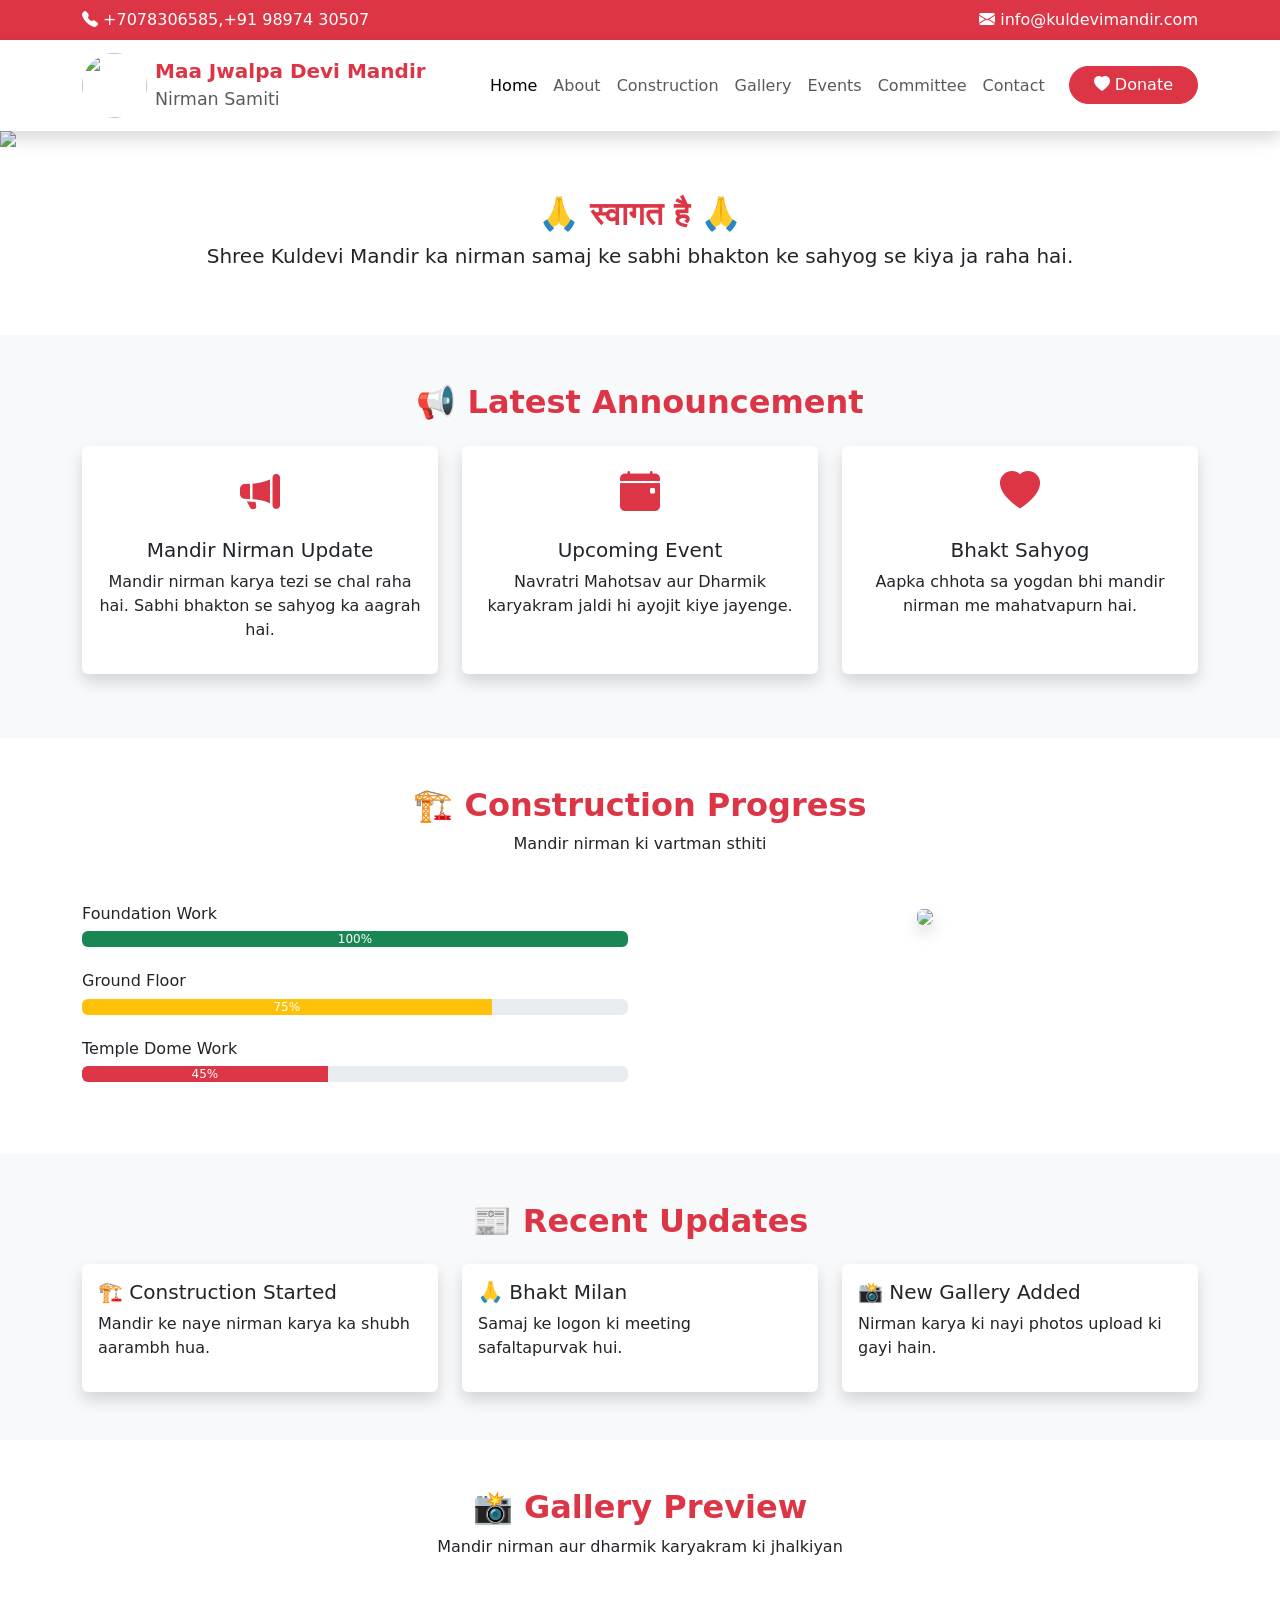
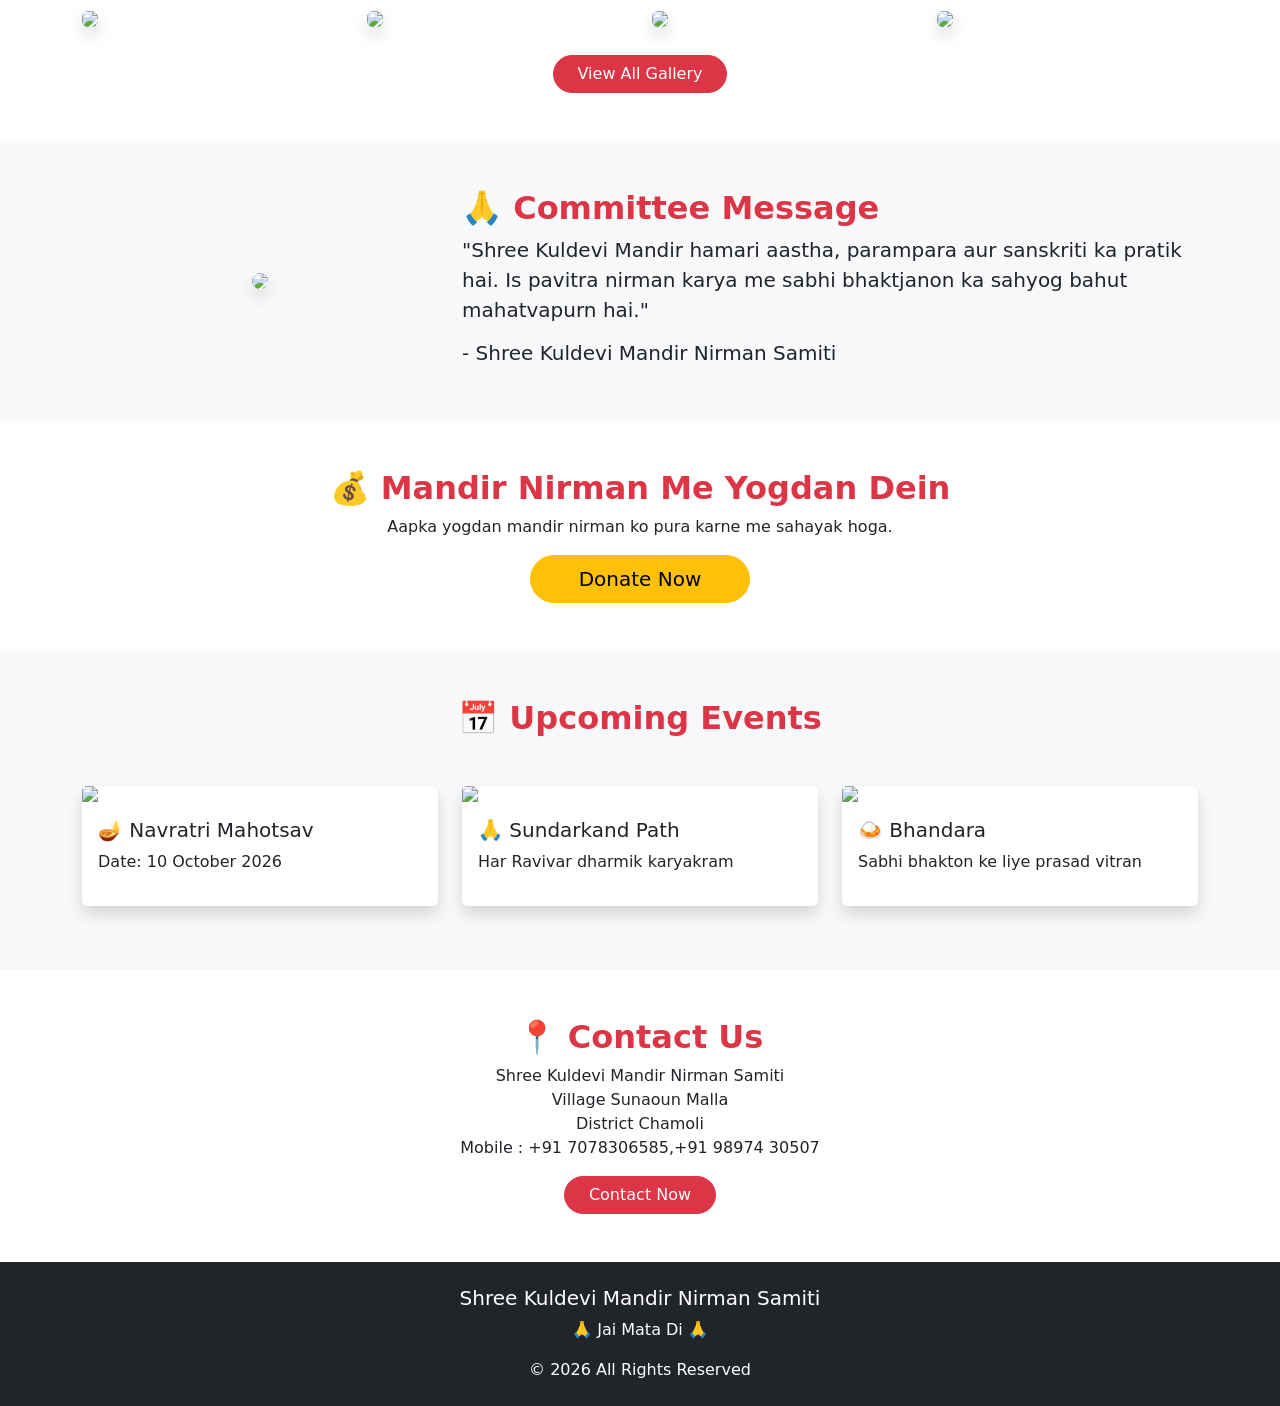
==== index.html @ 7ab50ff4 "Initial commit" ====
<!DOCTYPE html>
<html lang="en">

<head>

<meta charset="UTF-8">
<meta name="viewport" content="width=device-width, initial-scale=1.0">

<title>
Maa Jwalpa Devi Mandir Nirman Samiti
</title>


<!-- Bootstrap CSS -->
<link href="https://cdn.jsdelivr.net/npm/bootstrap@5.3.3/dist/css/bootstrap.min.css" rel="stylesheet">


<!-- Bootstrap Icons -->
<link href="https://cdn.jsdelivr.net/npm/bootstrap-icons@1.11.3/font/bootstrap-icons.css" rel="stylesheet">


<!-- Google Font -->
<link href="https://fonts.googleapis.com/css2?family=Poppins:wght@300;400;500;600;700&display=swap" rel="stylesheet">


<!-- Custom CSS -->
<link rel="stylesheet" href="css/style.css">


</head>


<body>


<!-- ================= TOP BAR ================= -->


<div class="top-bar bg-danger text-white py-2">

<div class="container">

<div class="row">

<div class="col-md-6">

<i class="bi bi-telephone-fill"></i>

+7078306585,+91 98974 30507

</div>


<div class="col-md-6 text-md-end">

<i class="bi bi-envelope-fill"></i>

info@kuldevimandir.com

</div>


</div>

</div>

</div>




<!-- ================= NAVBAR ================= -->


<nav class="navbar navbar-expand-lg navbar-light bg-white shadow sticky-top position-relative">


<div class="container">


<a class="navbar-brand d-flex align-items-center" href="index.html">


<img src="images/logo.png"
width="65"
height="65"
class="rounded-circle me-2">


<div>

<h5 class="mb-0 fw-bold text-danger">

Maa Jwalpa Devi Mandir

</h5>


<small class="text-muted">

Nirman Samiti

</small>


</div>


</a>




<button class="navbar-toggler"
data-bs-toggle="collapse"
data-bs-target="#mainMenu">


<span class="navbar-toggler-icon"></span>


</button>




<div class="collapse navbar-collapse"
id="mainMenu">


<ul class="navbar-nav ms-auto">


<li class="nav-item">

<a href="index.html" class="nav-link active">

Home

</a>

</li>



<li class="nav-item">

<a href="about.html" class="nav-link">

About

</a>

</li>




<li class="nav-item">

<a href="construction.html" class="nav-link">

Construction

</a>

</li>




<li class="nav-item">

<a href="gallery.html" class="nav-link">

Gallery

</a>

</li>




<li class="nav-item">

<a href="events.html" class="nav-link">

Events

</a>

</li>




<li class="nav-item">

<a href="committee.html" class="nav-link">

Committee

</a>

</li>




<li class="nav-item">

<a href="contact.html" class="nav-link">

Contact

</a>

</li>



<li class="nav-item ms-lg-3">


<a href="donate.html" class="btn btn-danger rounded-pill px-4">


<i class="bi bi-heart-fill"></i>

Donate


</a>


</li>



</ul>


</div>


</div>


</nav>






<!-- ================= HERO SECTION ================= -->


<section class="hero">


<div id="heroSlider"
class="carousel slide carousel-fade"
data-bs-ride="carousel">



<div class="carousel-inner">



<div class="carousel-item active">


<img src="images/temple-banner.jpg"
class="d-block w-100 hero-img">



<div class="carousel-caption">


<h1>

🙏 Jai Mata Di 🙏

</h1>


<h2>

Shree Kuldevi Mandir

</h2>


<p>

Mandir Nirmanadhin Hai

</p>


<a href="donate.html" class="btn btn-warning btn-lg rounded-pill">
💰 Donate Now
</a>


<a href="gallery.html" class="btn btn-light btn-lg rounded-pill ms-2">
📸 View Gallery
</a>



</div>


</div>





<div class="carousel-item">


<img src="images/temple2.jpg"
class="d-block w-100 hero-img">



</div>




<div class="carousel-item">


<img src="images/temple3.jpg"
class="d-block w-100 hero-img">


</div>



</div>




<button class="carousel-control-prev"
type="button"
data-bs-target="#heroSlider"
data-bs-slide="prev">


<span class="carousel-control-prev-icon"></span>


</button>



<button class="carousel-control-next"
type="button"
data-bs-target="#heroSlider"
data-bs-slide="next">


<span class="carousel-control-next-icon"></span>


</button>



</div>


</section>





<!-- ================= WELCOME SECTION ================= -->


<section class="py-5 text-center">


<div class="container">


<h2 class="fw-bold text-danger">

🙏 स्वागत है 🙏

</h2>



<p class="lead">


Shree Kuldevi Mandir ka nirman
samaj ke sabhi bhakton ke sahyog se
kiya ja raha hai.


</p>



</div>


</section>
<!-- ================= ANNOUNCEMENT SECTION ================= -->

<section class="py-5 bg-light">

<div class="container">


<div class="text-center mb-4">

<h2 class="fw-bold text-danger">

📢 Latest Announcement

</h2>

</div>



<div class="row">


<div class="col-md-4 mb-3">


<div class="card shadow border-0 h-100">


<div class="card-body text-center">


<i class="bi bi-megaphone-fill fs-1 text-danger"></i>


<h5 class="mt-3">

Mandir Nirman Update

</h5>


<p>

Mandir nirman karya tezi se chal raha hai.
Sabhi bhakton se sahyog ka aagrah hai.

</p>


</div>


</div>


</div>




<div class="col-md-4 mb-3">


<div class="card shadow border-0 h-100">


<div class="card-body text-center">


<i class="bi bi-calendar-event-fill fs-1 text-danger"></i>


<h5 class="mt-3">

Upcoming Event

</h5>


<p>

Navratri Mahotsav aur Dharmik karyakram
jaldi hi ayojit kiye jayenge.

</p>


</div>


</div>


</div>




<div class="col-md-4 mb-3">


<div class="card shadow border-0 h-100">


<div class="card-body text-center">


<i class="bi bi-heart-fill fs-1 text-danger"></i>


<h5 class="mt-3">

Bhakt Sahyog

</h5>


<p>

Aapka chhota sa yogdan bhi
mandir nirman me mahatvapurn hai.

</p>


</div>


</div>


</div>



</div>


</div>

</section>






<!-- ================= CONSTRUCTION PROGRESS ================= -->


<section class="py-5">


<div class="container">


<div class="text-center mb-5">


<h2 class="fw-bold text-danger">

🏗️ Construction Progress

</h2>


<p>

Mandir nirman ki vartman sthiti

</p>


</div>




<div class="row">



<div class="col-md-6">



<h6>
Foundation Work
</h6>


<div class="progress mb-4">


<div class="progress-bar bg-success"
style="width:100%">

100%

</div>


</div>



<h6>

Ground Floor

</h6>


<div class="progress mb-4">


<div class="progress-bar bg-warning"
style="width:75%">

75%

</div>


</div>



<h6>

Temple Dome Work

</h6>


<div class="progress mb-4">


<div class="progress-bar bg-danger"
style="width:45%">

45%

</div>


</div>



</div>




<div class="col-md-6 text-center">


<img src="images/construction.jpg"
class="img-fluid rounded shadow">


</div>



</div>


</div>


</section>







<!-- ================= RECENT UPDATES ================= -->


<section class="py-5 bg-light">


<div class="container">


<h2 class="text-center fw-bold text-danger mb-4">

📰 Recent Updates

</h2>



<div class="row">



<div class="col-md-4">


<div class="card shadow border-0">


<div class="card-body">


<h5>

🏗️ Construction Started

</h5>


<p>

Mandir ke naye nirman karya ka shubh aarambh hua.

</p>


</div>


</div>


</div>




<div class="col-md-4">


<div class="card shadow border-0">


<div class="card-body">


<h5>

🙏 Bhakt Milan

</h5>


<p>

Samaj ke logon ki meeting safaltapurvak hui.

</p>


</div>


</div>


</div>




<div class="col-md-4">


<div class="card shadow border-0">


<div class="card-body">


<h5>

📸 New Gallery Added

</h5>


<p>

Nirman karya ki nayi photos upload ki gayi hain.

</p>


</div>


</div>


</div>



</div>


</div>


</section>

<!-- ================= GALLERY PREVIEW ================= -->

<section class="py-5">

<div class="container">


<div class="text-center mb-5">

<h2 class="fw-bold text-danger">

📸 Gallery Preview

</h2>

<p>

Mandir nirman aur dharmik karyakram ki jhalkiyan

</p>

</div>



<div class="row g-4">


<div class="col-md-3 col-sm-6">

<div class="gallery-box">

<img src="images/gallery1.jpg"
class="img-fluid rounded shadow">

</div>

</div>



<div class="col-md-3 col-sm-6">

<div class="gallery-box">

<img src="images/gallery2.jpg"
class="img-fluid rounded shadow">

</div>

</div>




<div class="col-md-3 col-sm-6">

<div class="gallery-box">

<img src="images/gallery3.jpg"
class="img-fluid rounded shadow">

</div>

</div>




<div class="col-md-3 col-sm-6">

<div class="gallery-box">

<img src="images/gallery4.jpg"
class="img-fluid rounded shadow">

</div>

</div>



</div>



<div class="text-center mt-4">

<a href="gallery.html"
class="btn btn-danger rounded-pill px-4">

View All Gallery

</a>

</div>


</div>

</section>







<!-- ================= COMMITTEE MESSAGE ================= -->


<section class="py-5 bg-light">


<div class="container">


<div class="row align-items-center">



<div class="col-md-4 text-center">


<img src="images/committee.jpg"
class="img-fluid rounded-circle shadow"
width="250">


</div>




<div class="col-md-8">


<h2 class="fw-bold text-danger">

🙏 Committee Message

</h2>



<p class="lead">


"Shree Kuldevi Mandir hamari aastha,
parampara aur sanskriti ka pratik hai.
Is pavitra nirman karya me sabhi bhaktjanon
ka sahyog bahut mahatvapurn hai."


</p>



<h5>

- Shree Kuldevi Mandir Nirman Samiti

</h5>



</div>


</div>


</div>


</section>








<!-- ================= DONATION SECTION ================= -->


<section class="py-5">


<div class="container">


<div class="text-center">


<h2 class="fw-bold text-danger">

💰 Mandir Nirman Me Yogdan Dein

</h2>



<p>

Aapka yogdan mandir nirman ko pura karne me sahayak hoga.

</p>



<a href="donate.html"
class="btn btn-warning btn-lg rounded-pill px-5">

Donate Now

</a>


</div>


</div>


</section>








<!-- ================= UPCOMING EVENTS ================= -->


<section class="py-5 bg-light">


<div class="container">


<h2 class="text-center fw-bold text-danger mb-5">

📅 Upcoming Events

</h2>



<div class="row">



<div class="col-md-4 mb-3">


<div class="card shadow border-0">


<img src="images/event1.jpg"
class="card-img-top">


<div class="card-body">


<h5>

🪔 Navratri Mahotsav

</h5>


<p>

Date: 10 October 2026

</p>


</div>


</div>


</div>





<div class="col-md-4 mb-3">


<div class="card shadow border-0">


<img src="images/event2.jpg"
class="card-img-top">


<div class="card-body">


<h5>

🙏 Sundarkand Path

</h5>


<p>

Har Ravivar dharmik karyakram

</p>


</div>


</div>


</div>






<div class="col-md-4 mb-3">


<div class="card shadow border-0">


<img src="images/event3.jpg"
class="card-img-top">


<div class="card-body">


<h5>

🍛 Bhandara

</h5>


<p>

Sabhi bhakton ke liye prasad vitran

</p>


</div>


</div>


</div>



</div>


</div>


</section>








<!-- ================= CONTACT SECTION ================= -->


<section class="py-5">


<div class="container">


<div class="text-center">


<h2 class="fw-bold text-danger">

📍 Contact Us

</h2>



<p>

Shree Kuldevi Mandir Nirman Samiti

<br>

Village Sunaoun Malla

<br>

District Chamoli

<br>

Mobile : +91 7078306585,+91 98974 30507

</p>



<a href="contact.html"
class="btn btn-danger rounded-pill px-4">

Contact Now

</a>



</div>


</div>


</section>







<!-- ================= FOOTER ================= -->


<footer class="bg-dark text-white py-4">


<div class="container text-center">


<h5>

Shree Kuldevi Mandir Nirman Samiti

</h5>


<p>

🙏 Jai Mata Di 🙏

</p>


<p class="mb-0">

© 2026 All Rights Reserved

</p>


</div>


</footer>





<!-- Bootstrap JS -->

<script src="js/script.js"></script>

</body>

</html>
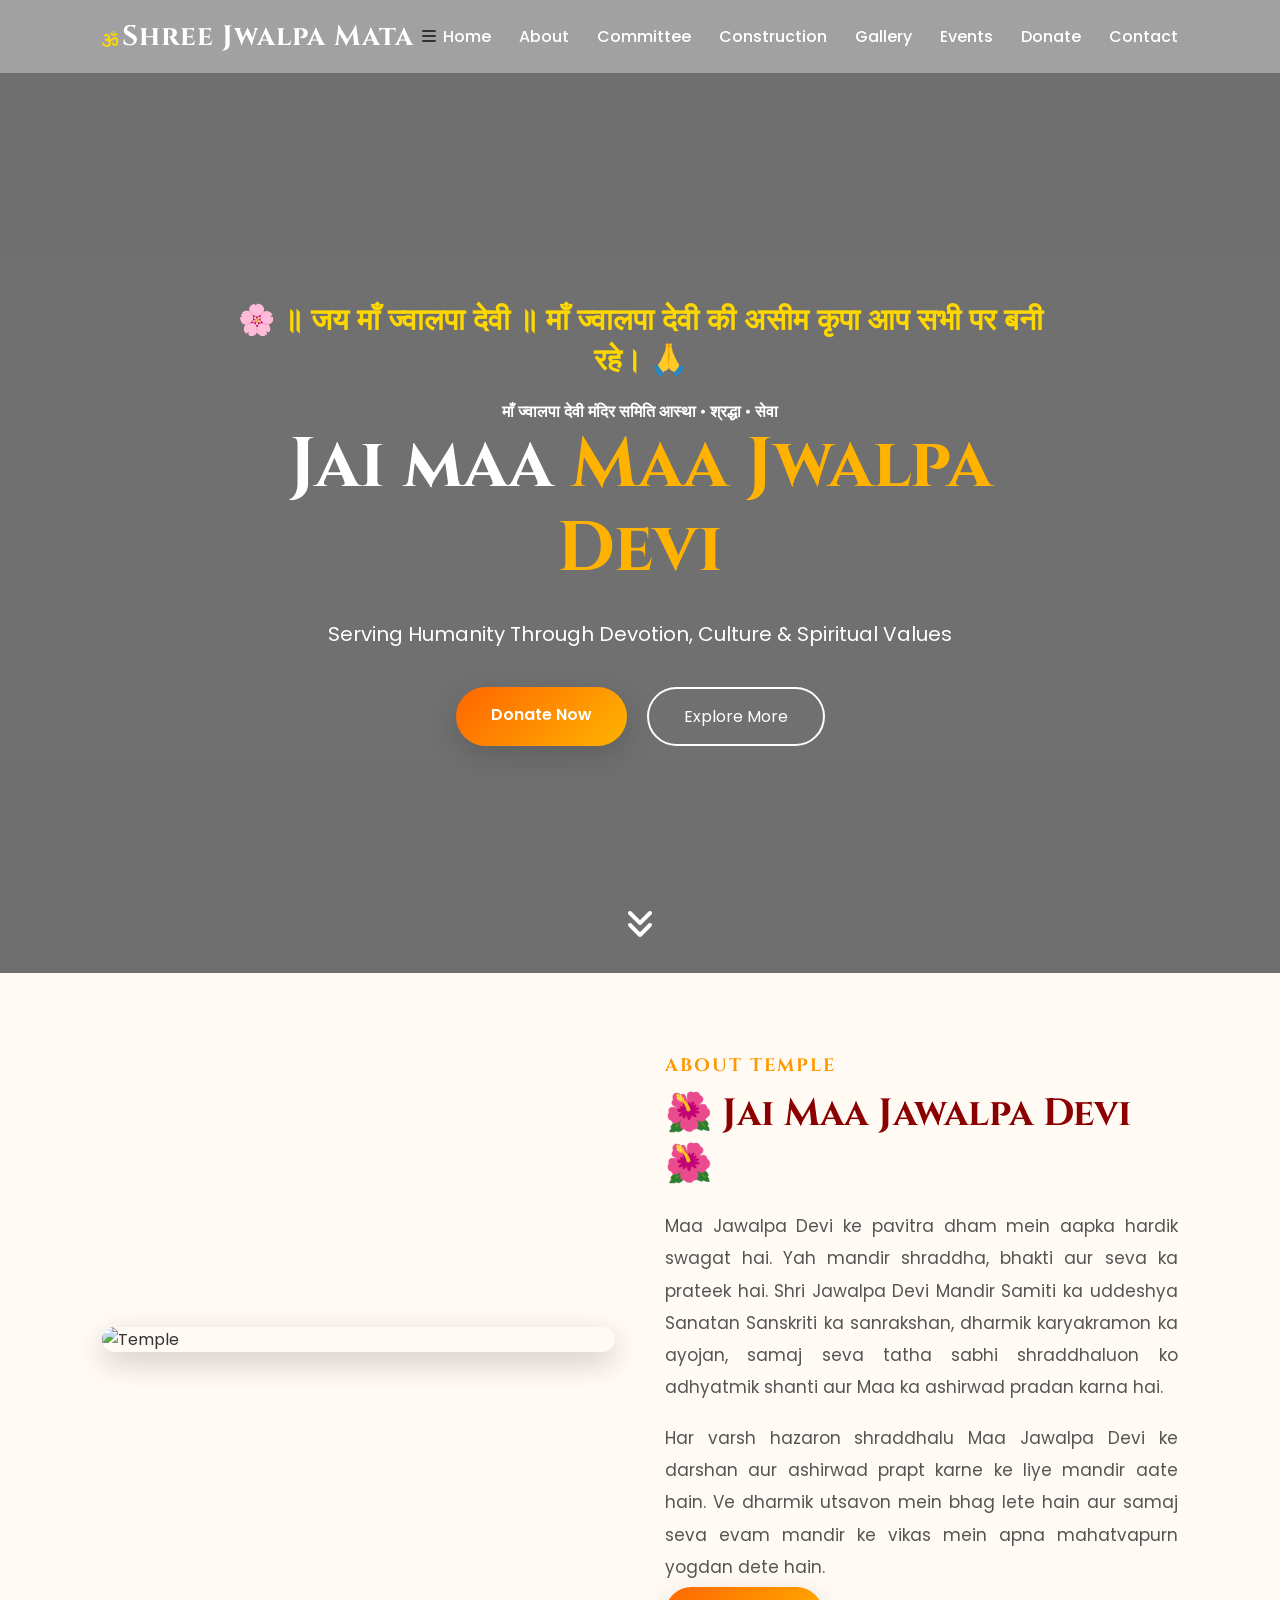
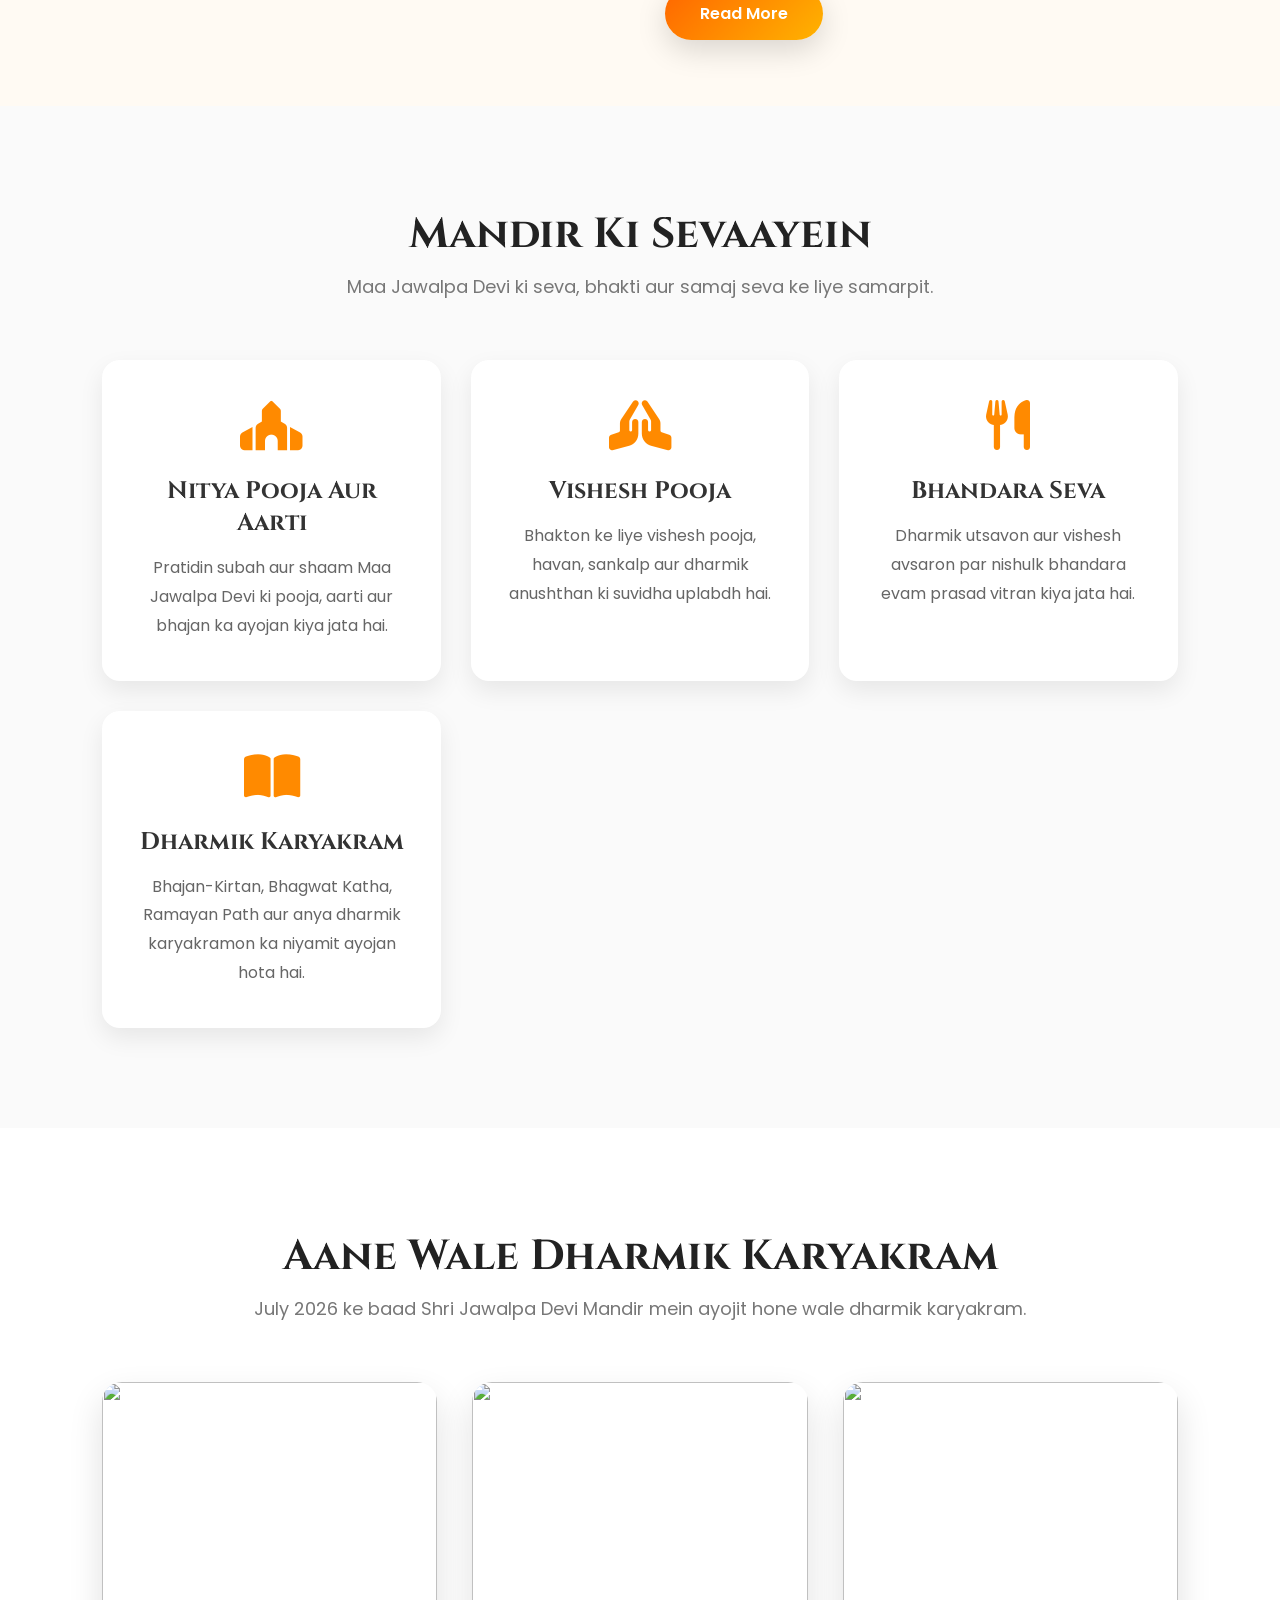
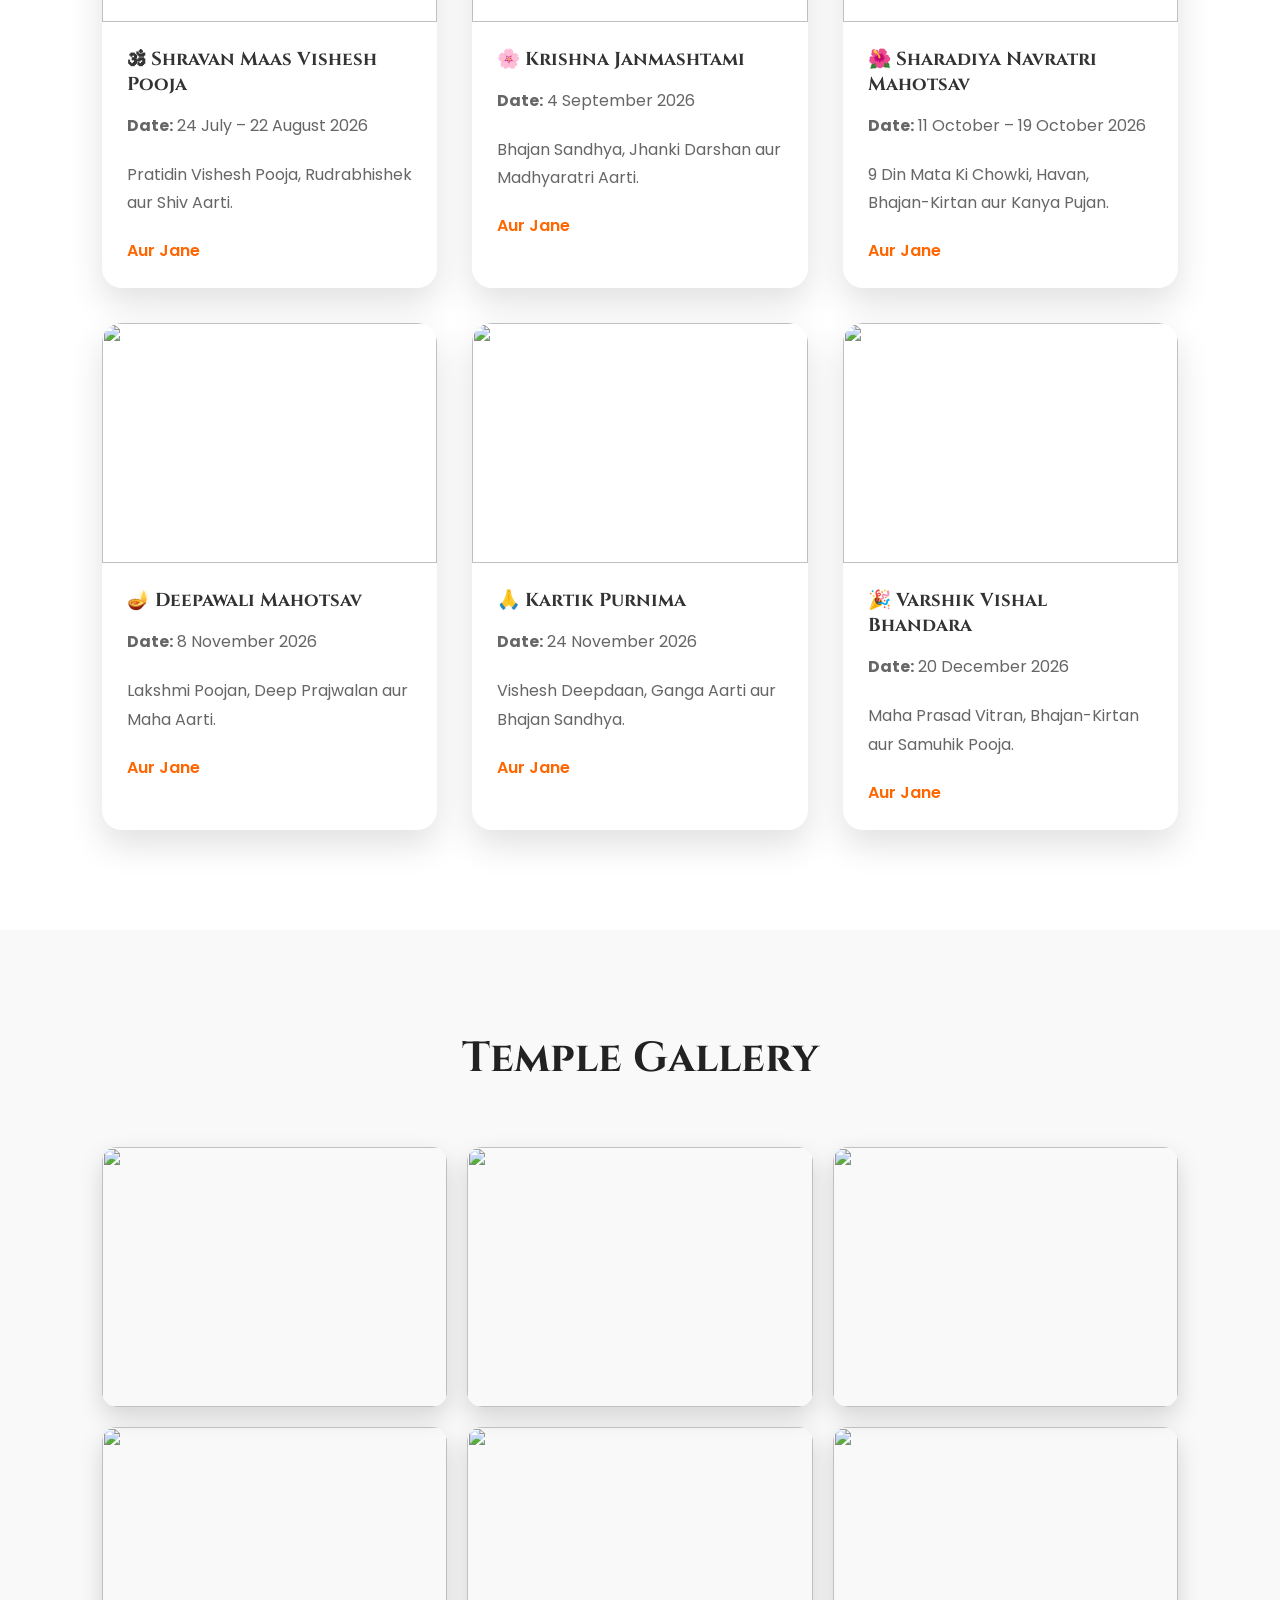
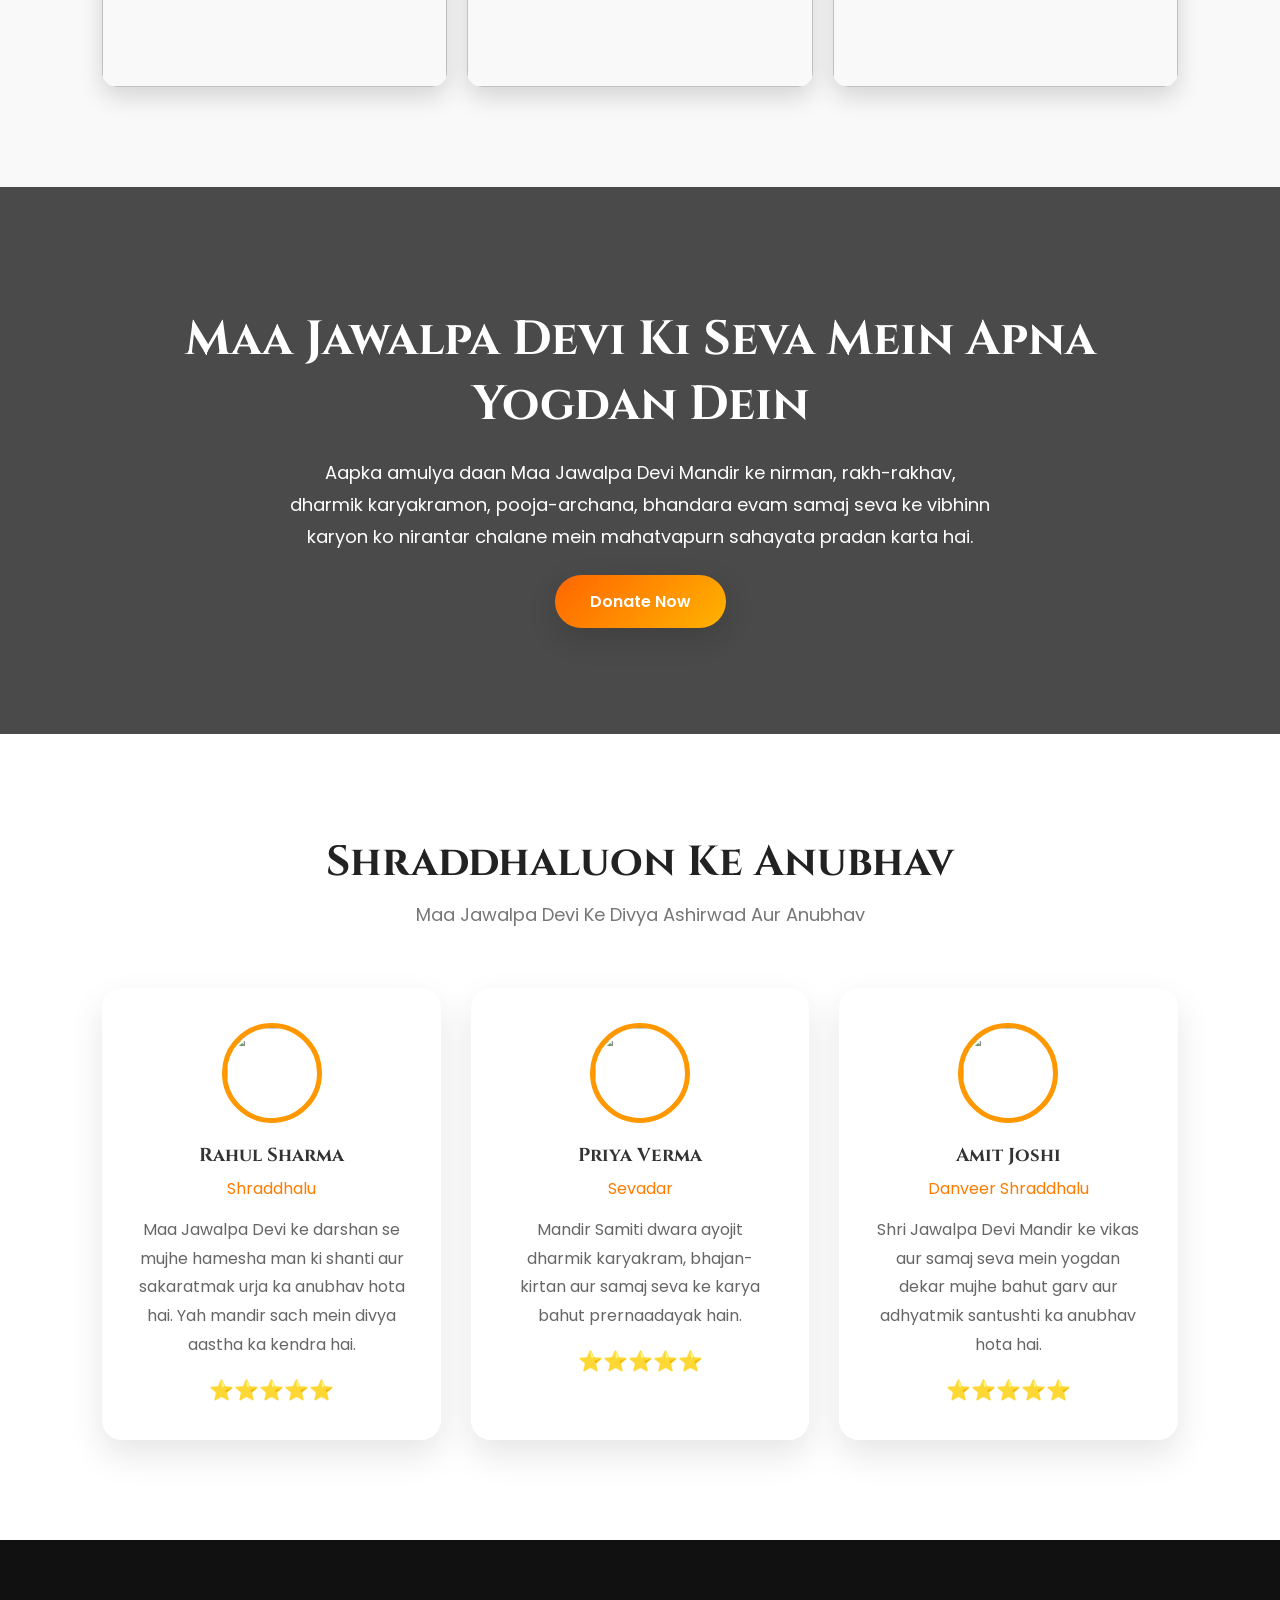
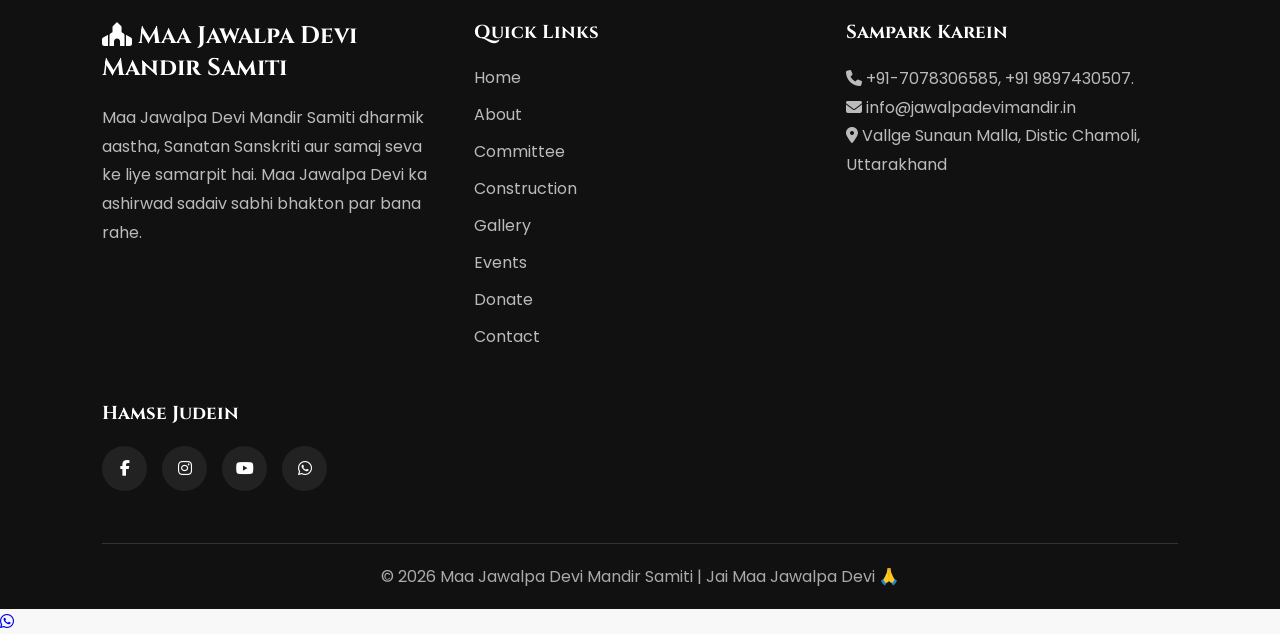
==== commit 400ba23d: "Updated Temple Project" ====
--- a/index.html
+++ b/index.html
@@ -2,1325 +2,499 @@
 <html lang="en">
 
 <head>
-
-<meta charset="UTF-8">
-<meta name="viewport" content="width=device-width, initial-scale=1.0">
-
-<title>
-Maa Jwalpa Devi Mandir Nirman Samiti
-</title>
-
-
-<!-- Bootstrap CSS -->
-<link href="https://cdn.jsdelivr.net/npm/bootstrap@5.3.3/dist/css/bootstrap.min.css" rel="stylesheet">
-
-
-<!-- Bootstrap Icons -->
-<link href="https://cdn.jsdelivr.net/npm/bootstrap-icons@1.11.3/font/bootstrap-icons.css" rel="stylesheet">
-
-
-<!-- Google Font -->
-<link href="https://fonts.googleapis.com/css2?family=Poppins:wght@300;400;500;600;700&display=swap" rel="stylesheet">
-
-
-<!-- Custom CSS -->
-<link rel="stylesheet" href="css/style.css">
-
-
+    <meta charset="UTF-8">
+    <meta name="viewport" content="width=device-width, initial-scale=1.0">
+
+    <title>Maa jwalpa Devi </title>
+
+    <!-- Google Fonts -->
+    <link
+        href="https://fonts.googleapis.com/css2?family=Cinzel:wght@500;700&family=Poppins:wght@300;400;500;600;700&display=swap"
+        rel="stylesheet">
+
+    <!-- Font Awesome -->
+    <link rel="stylesheet"
+        href="https://cdnjs.cloudflare.com/ajax/libs/font-awesome/6.7.2/css/all.min.css">
+
+    <!-- AOS -->
+    <link rel="stylesheet"
+        href="https://unpkg.com/aos@2.3.4/dist/aos.css">
+
+    <link rel="stylesheet" href="style.css">
 </head>
 
-
 <body>
 
-
-<!-- ================= TOP BAR ================= -->
-
-
-<div class="top-bar bg-danger text-white py-2">
+<div id="preloader">
+    <div class="loader"></div>
+</div>
+
+<!-- Progress Bar -->
+<div id="progress-bar"></div>
+
+<!-- ================= NAVBAR ================= -->
+
+<header>
+
+<nav class="navbar">
+
+    <div class="logo">
+       <i class="fas fa-om"></i>
+        <span>Shree Jwalpa Mata</span>
+    </div>
+
+    <div class="menu-toggle">
+        <i class="fas fa-bars"></i>
+    </div>
+
+    <ul class="nav-links">
+        <li><a class="active" href="index.html">Home</a></li>
+        <li><a href="about.html">About</a></li>
+        <li><a href="committee.html">Committee</a></li>
+        <li><a href="construction.html">Construction</a></li>
+        <li><a href="gallery.html">Gallery</a></li>
+        <li><a href="events.html">Events</a></li>
+        <li><a href="donate.html">Donate</a></li>
+        <li><a href="contact.html">Contact</a></li>
+    </ul>
+
+</nav>
+
+</header>
+
+<!-- ================= HERO ================= -->
+
+<section class="hero">
+
+<div class="overlay"></div>
+
+<div class="hero-content" data-aos="fade-up">
+
+<h3>
+🌸 ॥ जय माँ ज्वालपा देवी ॥ माँ ज्वालपा देवी की असीम कृपा आप सभी पर बनी रहे। 🙏
+</h3>
+
+<h4>माँ ज्वालपा देवी मंदिर समिति
+आस्था • श्रद्धा • सेवा</h4>
+<h1>
+
+Jai maa
+
+<span>Maa Jwalpa Devi </span>
+
+</h1>
+
+<p>
+
+Serving Humanity Through Devotion,
+
+Culture & Spiritual Values
+
+</p>
+
+<div class="hero-btns">
+
+<a href="donate.html" class="btn">
+
+Donate Now
+
+</a>
+
+<a href="about.html" class="btn2">
+
+Explore More
+
+</a>
+
+</div>
+
+</div>
+
+<div class="scroll-down">
+
+<i class="fas fa-angle-double-down"></i>
+
+</div>
+
+</section>
+
+<!-- ================= ABOUT ================= -->
+
+<section class="about-preview">
 
 <div class="container">
 
-<div class="row">
-
-<div class="col-md-6">
-
-<i class="bi bi-telephone-fill"></i>
-
-+7078306585,+91 98974 30507
-
-</div>
-
-
-<div class="col-md-6 text-md-end">
-
-<i class="bi bi-envelope-fill"></i>
-
-info@kuldevimandir.com
-
-</div>
-
-
-</div>
-
-</div>
-
-</div>
-
-
-
-
-<!-- ================= NAVBAR ================= -->
-
-
-<nav class="navbar navbar-expand-lg navbar-light bg-white shadow sticky-top position-relative">
-
-
-<div class="container">
-
-
-<a class="navbar-brand d-flex align-items-center" href="index.html">
-
-
-<img src="images/logo.png"
-width="65"
-height="65"
-class="rounded-circle me-2">
-
-
-<div>
-
-<h5 class="mb-0 fw-bold text-danger">
-
-Maa Jwalpa Devi Mandir
-
-</h5>
-
-
-<small class="text-muted">
-
-Nirman Samiti
-
-</small>
-
-
-</div>
-
+<div class="about-img" data-aos="fade-right">
+
+<img src="images/temple.jpg" alt="Temple">
+
+</div>
+
+<div class="about-text" data-aos="fade-left">
+
+<h4>ABOUT TEMPLE</h4>
+
+<h2>🌺 Jai Maa Jawalpa Devi 🌺</h2>
+
+<p>
+
+Maa Jawalpa Devi ke pavitra dham mein aapka hardik swagat hai.
+Yah mandir shraddha, bhakti aur seva ka prateek hai. Shri Jawalpa Devi
+Mandir Samiti ka uddeshya Sanatan Sanskriti ka sanrakshan, dharmik
+karyakramon ka ayojan, samaj seva tatha sabhi shraddhaluon ko adhyatmik
+shanti aur Maa ka ashirwad pradan karna hai.
+
+</p>
+
+<p>
+
+Har varsh hazaron shraddhalu Maa Jawalpa Devi ke darshan aur ashirwad prapt karne ke liye mandir aate hain. Ve dharmik utsavon mein bhag lete hain aur samaj seva evam mandir ke vikas mein apna mahatvapurn yogdan dete hain.
+
+</p>
+
+<a href="about.html" class="btn">
+
+Read More
 
 </a>
 
-
-
-
-<button class="navbar-toggler"
-data-bs-toggle="collapse"
-data-bs-target="#mainMenu">
-
-
-<span class="navbar-toggler-icon"></span>
-
+</div>
+
+</div>
+
+</section>
+<!-- ================= COUNTER SECTION ================= -->
+<section class="services">
+
+    <div class="section-title">
+        <h2>Mandir Ki Sevaayein</h2>
+        <p>Maa Jawalpa Devi ki seva, bhakti aur samaj seva ke liye samarpit.</p>
+    </div>
+
+    <div class="service-container">
+
+        <div class="service-card" data-aos="fade-up">
+            <i class="fas fa-place-of-worship"></i>
+            <h3>Nitya Pooja Aur Aarti</h3>
+            <p>Pratidin subah aur shaam Maa Jawalpa Devi ki pooja, aarti aur bhajan ka ayojan kiya jata hai.</p>
+        </div>
+
+        <div class="service-card" data-aos="fade-up" data-aos-delay="100">
+            <i class="fas fa-hands-praying"></i>
+            <h3>Vishesh Pooja</h3>
+            <p>Bhakton ke liye vishesh pooja, havan, sankalp aur dharmik anushthan ki suvidha uplabdh hai.</p>
+        </div>
+
+        <div class="service-card" data-aos="fade-up" data-aos-delay="200">
+            <i class="fas fa-utensils"></i>
+            <h3>Bhandara Seva</h3>
+            <p>Dharmik utsavon aur vishesh avsaron par nishulk bhandara evam prasad vitran kiya jata hai.</p>
+        </div>
+
+        <div class="service-card" data-aos="fade-up" data-aos-delay="300">
+            <i class="fas fa-book-open"></i>
+            <h3>Dharmik Karyakram</h3>
+            <p>Bhajan-Kirtan, Bhagwat Katha, Ramayan Path aur anya dharmik karyakramon ka niyamit ayojan hota hai.</p>
+        </div>
+
+    </div>
+
+</section>
+
+
+<!-- ================= EVENTS ================= -->
+<section class="events">
+
+    <div class="section-title">
+        <h2>Aane Wale Dharmik Karyakram</h2>
+        <p>July 2026 ke baad Shri Jawalpa Devi Mandir mein ayojit hone wale dharmik karyakram.</p>
+    </div>
+
+    <div class="event-container">
+
+        <div class="event-card">
+            <img src="images/event1.jpg" alt="">
+            <div class="event-content">
+                <h3>🕉 Shravan Maas Vishesh Pooja</h3>
+                <p><strong>Date:</strong> 24 July – 22 August 2026</p>
+                <p>Pratidin Vishesh Pooja, Rudrabhishek aur Shiv Aarti.</p>
+                <a href="events.html">Aur Jane</a>
+            </div>
+        </div>
+
+        <div class="event-card">
+            <img src="images/event2.jpg" alt="">
+            <div class="event-content">
+                <h3>🌸 Krishna Janmashtami</h3>
+                <p><strong>Date:</strong> 4 September 2026</p>
+                <p>Bhajan Sandhya, Jhanki Darshan aur Madhyaratri Aarti.</p>
+                <a href="events.html">Aur Jane</a>
+            </div>
+        </div>
+
+        <div class="event-card">
+            <img src="images/event3.jpg" alt="">
+            <div class="event-content">
+                <h3>🌺 Sharadiya Navratri Mahotsav</h3>
+                <p><strong>Date:</strong> 11 October – 19 October 2026</p>
+                <p>9 Din Mata Ki Chowki, Havan, Bhajan-Kirtan aur Kanya Pujan.</p>
+                <a href="events.html">Aur Jane</a>
+            </div>
+        </div>
+
+        <div class="event-card">
+            <img src="images/event4.jpg" alt="">
+            <div class="event-content">
+                <h3>🪔 Deepawali Mahotsav</h3>
+                <p><strong>Date:</strong> 8 November 2026</p>
+                <p>Lakshmi Poojan, Deep Prajwalan aur Maha Aarti.</p>
+                <a href="events.html">Aur Jane</a>
+            </div>
+        </div>
+
+        <div class="event-card">
+            <img src="images/event5.jpg" alt="">
+            <div class="event-content">
+                <h3>🙏 Kartik Purnima</h3>
+                <p><strong>Date:</strong> 24 November 2026</p>
+                <p>Vishesh Deepdaan, Ganga Aarti aur Bhajan Sandhya.</p>
+                <a href="events.html">Aur Jane</a>
+            </div>
+        </div>
+
+        <div class="event-card">
+            <img src="images/event6.jpg" alt="">
+            <div class="event-content">
+                <h3>🎉 Varshik Vishal Bhandara</h3>
+                <p><strong>Date:</strong> 20 December 2026</p>
+                <p>Maha Prasad Vitran, Bhajan-Kirtan aur Samuhik Pooja.</p>
+                <a href="events.html">Aur Jane</a>
+            </div>
+        </div>
+
+    </div>
+
+</section>
+
+
+<!-- ================= GALLERY ================= -->
+
+<section class="gallery-preview">
+
+    <div class="section-title">
+        <h2>Temple Gallery</h2>
+    </div>
+
+    <div class="gallery-grid">
+
+        <img src="images/g1.jpg" alt="">
+        <img src="images/g2.jpg" alt="">
+        <img src="images/g3.jpg" alt="">
+        <img src="images/g4.jpg" alt="">
+        <img src="images/g5.jpg" alt="">
+        <img src="images/g6.jpg" alt="">
+
+    </div>
+
+</section>
+
+
+<!-- ================= DONATION ================= -->
+
+<section class="donation-banner">
+
+    <div class="donation-content">
+
+       <h2>Maa Jawalpa Devi Ki Seva Mein Apna Yogdan Dein</h2>
+
+<p>
+
+Aapka amulya daan Maa Jawalpa Devi Mandir ke nirman, rakh-rakhav,
+dharmik karyakramon, pooja-archana, bhandara evam samaj seva ke
+vibhinn karyon ko nirantar chalane mein mahatvapurn sahayata pradan karta hai.
+
+</p>
+
+        <a href="donate.html" class="btn">
+            Donate Now
+        </a>
+
+    </div>
+
+</section>
+
+<!-- ================= TESTIMONIAL ================= -->
+
+<section class="testimonials">
+
+    <div class="section-title">
+        <h2>Shraddhaluon Ke Anubhav</h2>
+        <p>Maa Jawalpa Devi Ke Divya Ashirwad Aur Anubhav</p>
+    </div>
+
+    <div class="testimonial-slider">
+
+        <div class="testimonial-card">
+            <img src="images/user1.jpg" alt="">
+            <h3>Rahul Sharma</h3>
+            <span>Shraddhalu</span>
+            <p>
+                Maa Jawalpa Devi ke darshan se mujhe hamesha man ki shanti
+                aur sakaratmak urja ka anubhav hota hai. Yah mandir sach mein
+                divya aastha ka kendra hai.
+            </p>
+            <div class="stars">
+                ⭐⭐⭐⭐⭐
+            </div>
+        </div>
+
+        <div class="testimonial-card">
+            <img src="images/user2.jpg" alt="">
+            <h3>Priya Verma</h3>
+            <span>Sevadar</span>
+            <p>
+                Mandir Samiti dwara ayojit dharmik karyakram, bhajan-kirtan
+                aur samaj seva ke karya bahut prernaadayak hain.
+            </p>
+            <div class="stars">
+                ⭐⭐⭐⭐⭐
+            </div>
+        </div>
+
+        <div class="testimonial-card">
+            <img src="images/user3.jpg" alt="">
+            <h3>Amit Joshi</h3>
+            <span>Danveer Shraddhalu</span>
+            <p>
+                Shri Jawalpa Devi Mandir ke vikas aur samaj seva mein yogdan
+                dekar mujhe bahut garv aur adhyatmik santushti ka anubhav hota hai.
+            </p>
+            <div class="stars">
+                ⭐⭐⭐⭐⭐
+            </div>
+        </div>
+
+    </div>
+
+</section>
+
+<!-- ================= FOOTER ================= -->
+
+<footer>
+
+<div class="footer-container">
+
+<div class="footer-box">
+
+<h2>
+<i class="fas fa-place-of-worship"></i>
+
+Maa Jawalpa Devi Mandir Samiti
+</h2>
+
+<p>
+
+Maa Jawalpa Devi Mandir Samiti dharmik aastha,
+Sanatan Sanskriti aur samaj seva ke liye samarpit hai.
+Maa Jawalpa Devi ka ashirwad sadaiv sabhi bhakton par bana rahe.
+
+</p>
+
+</div>
+
+<div class="footer-box">
+
+<h3>Quick Links</h3>
+
+<a href="index.html">Home</a>
+<a href="about.html">About</a>
+<a href="committee.html">Committee</a>
+<a href="construction.html">Construction</a>
+<a href="gallery.html">Gallery</a>
+<a href="events.html">Events</a>
+<a href="donate.html">Donate</a>
+<a href="contact.html">Contact</a>
+
+</div>
+
+<div class="footer-box">
+
+<h3>Sampark Karein</h3>
+
+<p><i class="fas fa-phone"></i> +91-7078306585, +91 9897430507.</p>
+
+<p><i class="fas fa-envelope"></i> info@jawalpadevimandir.in</p>
+
+<p><i class="fas fa-location-dot"></i>
+Vallge Sunaun Malla, Distic Chamoli, Uttarakhand
+</p>
+
+</div>
+
+<div class="footer-box">
+
+<h3>Hamse Judein</h3>
+
+<div class="social">
+
+<a href="#"><i class="fab fa-facebook-f"></i></a>
+
+<a href="#"><i class="fab fa-instagram"></i></a>
+
+<a href="#"><i class="fab fa-youtube"></i></a>
+
+<a href="#"><i class="fab fa-whatsapp"></i></a>
+
+</div>
+
+</div>
+
+</div>
+
+<hr>
+
+<p class="copyright">
+
+© 2026 Maa Jawalpa Devi Mandir Samiti |
+Jai Maa Jawalpa Devi 🙏
+
+</p>
+
+</footer>
+
+<!-- WhatsApp -->
+
+<a href="https://wa.me/7078306585 class="whatsapp" target="_blank">
+
+<i class="fab fa-whatsapp"></i>
+
+</a>
+
+<!-- Back To Top -->
+
+<button id="topBtn">
+
+<i class="fas fa-arrow-up"></i>
 
 </button>
 
-
-
-
-<div class="collapse navbar-collapse"
-id="mainMenu">
-
-
-<ul class="navbar-nav ms-auto">
-
-
-<li class="nav-item">
-
-<a href="index.html" class="nav-link active">
-
-Home
-
-</a>
-
-</li>
-
-
-
-<li class="nav-item">
-
-<a href="about.html" class="nav-link">
-
-About
-
-</a>
-
-</li>
-
-
-
-
-<li class="nav-item">
-
-<a href="construction.html" class="nav-link">
-
-Construction
-
-</a>
-
-</li>
-
-
-
-
-<li class="nav-item">
-
-<a href="gallery.html" class="nav-link">
-
-Gallery
-
-</a>
-
-</li>
-
-
-
-
-<li class="nav-item">
-
-<a href="events.html" class="nav-link">
-
-Events
-
-</a>
-
-</li>
-
-
-
-
-<li class="nav-item">
-
-<a href="committee.html" class="nav-link">
-
-Committee
-
-</a>
-
-</li>
-
-
-
-
-<li class="nav-item">
-
-<a href="contact.html" class="nav-link">
-
-Contact
-
-</a>
-
-</li>
-
-
-
-<li class="nav-item ms-lg-3">
-
-
-<a href="donate.html" class="btn btn-danger rounded-pill px-4">
-
-
-<i class="bi bi-heart-fill"></i>
-
-Donate
-
-
-</a>
-
-
-</li>
-
-
-
-</ul>
-
-
-</div>
-
-
-</div>
-
-
-</nav>
-
-
-
-
-
-
-<!-- ================= HERO SECTION ================= -->
-
-
-<section class="hero">
-
-
-<div id="heroSlider"
-class="carousel slide carousel-fade"
-data-bs-ride="carousel">
-
-
-
-<div class="carousel-inner">
-
-
-
-<div class="carousel-item active">
-
-
-<img src="images/temple-banner.jpg"
-class="d-block w-100 hero-img">
-
-
-
-<div class="carousel-caption">
-
-
-<h1>
-
-🙏 Jai Mata Di 🙏
-
-</h1>
-
-
-<h2>
-
-Shree Kuldevi Mandir
-
-</h2>
-
-
-<p>
-
-Mandir Nirmanadhin Hai
-
-</p>
-
-
-<a href="donate.html" class="btn btn-warning btn-lg rounded-pill">
-💰 Donate Now
-</a>
-
-
-<a href="gallery.html" class="btn btn-light btn-lg rounded-pill ms-2">
-📸 View Gallery
-</a>
-
-
-
-</div>
-
-
-</div>
-
-
-
-
-
-<div class="carousel-item">
-
-
-<img src="images/temple2.jpg"
-class="d-block w-100 hero-img">
-
-
-
-</div>
-
-
-
-
-<div class="carousel-item">
-
-
-<img src="images/temple3.jpg"
-class="d-block w-100 hero-img">
-
-
-</div>
-
-
-
-</div>
-
-
-
-
-<button class="carousel-control-prev"
-type="button"
-data-bs-target="#heroSlider"
-data-bs-slide="prev">
-
-
-<span class="carousel-control-prev-icon"></span>
-
-
-</button>
-
-
-
-<button class="carousel-control-next"
-type="button"
-data-bs-target="#heroSlider"
-data-bs-slide="next">
-
-
-<span class="carousel-control-next-icon"></span>
-
-
-</button>
-
-
-
-</div>
-
-
-</section>
-
-
-
-
-
-<!-- ================= WELCOME SECTION ================= -->
-
-
-<section class="py-5 text-center">
-
-
-<div class="container">
-
-
-<h2 class="fw-bold text-danger">
-
-🙏 स्वागत है 🙏
-
-</h2>
-
-
-
-<p class="lead">
-
-
-Shree Kuldevi Mandir ka nirman
-samaj ke sabhi bhakton ke sahyog se
-kiya ja raha hai.
-
-
-</p>
-
-
-
-</div>
-
-
-</section>
-<!-- ================= ANNOUNCEMENT SECTION ================= -->
-
-<section class="py-5 bg-light">
-
-<div class="container">
-
-
-<div class="text-center mb-4">
-
-<h2 class="fw-bold text-danger">
-
-📢 Latest Announcement
-
-</h2>
-
-</div>
-
-
-
-<div class="row">
-
-
-<div class="col-md-4 mb-3">
-
-
-<div class="card shadow border-0 h-100">
-
-
-<div class="card-body text-center">
-
-
-<i class="bi bi-megaphone-fill fs-1 text-danger"></i>
-
-
-<h5 class="mt-3">
-
-Mandir Nirman Update
-
-</h5>
-
-
-<p>
-
-Mandir nirman karya tezi se chal raha hai.
-Sabhi bhakton se sahyog ka aagrah hai.
-
-</p>
-
-
-</div>
-
-
-</div>
-
-
-</div>
-
-
-
-
-<div class="col-md-4 mb-3">
-
-
-<div class="card shadow border-0 h-100">
-
-
-<div class="card-body text-center">
-
-
-<i class="bi bi-calendar-event-fill fs-1 text-danger"></i>
-
-
-<h5 class="mt-3">
-
-Upcoming Event
-
-</h5>
-
-
-<p>
-
-Navratri Mahotsav aur Dharmik karyakram
-jaldi hi ayojit kiye jayenge.
-
-</p>
-
-
-</div>
-
-
-</div>
-
-
-</div>
-
-
-
-
-<div class="col-md-4 mb-3">
-
-
-<div class="card shadow border-0 h-100">
-
-
-<div class="card-body text-center">
-
-
-<i class="bi bi-heart-fill fs-1 text-danger"></i>
-
-
-<h5 class="mt-3">
-
-Bhakt Sahyog
-
-</h5>
-
-
-<p>
-
-Aapka chhota sa yogdan bhi
-mandir nirman me mahatvapurn hai.
-
-</p>
-
-
-</div>
-
-
-</div>
-
-
-</div>
-
-
-
-</div>
-
-
-</div>
-
-</section>
-
-
-
-
-
-
-<!-- ================= CONSTRUCTION PROGRESS ================= -->
-
-
-<section class="py-5">
-
-
-<div class="container">
-
-
-<div class="text-center mb-5">
-
-
-<h2 class="fw-bold text-danger">
-
-🏗️ Construction Progress
-
-</h2>
-
-
-<p>
-
-Mandir nirman ki vartman sthiti
-
-</p>
-
-
-</div>
-
-
-
-
-<div class="row">
-
-
-
-<div class="col-md-6">
-
-
-
-<h6>
-Foundation Work
-</h6>
-
-
-<div class="progress mb-4">
-
-
-<div class="progress-bar bg-success"
-style="width:100%">
-
-100%
-
-</div>
-
-
-</div>
-
-
-
-<h6>
-
-Ground Floor
-
-</h6>
-
-
-<div class="progress mb-4">
-
-
-<div class="progress-bar bg-warning"
-style="width:75%">
-
-75%
-
-</div>
-
-
-</div>
-
-
-
-<h6>
-
-Temple Dome Work
-
-</h6>
-
-
-<div class="progress mb-4">
-
-
-<div class="progress-bar bg-danger"
-style="width:45%">
-
-45%
-
-</div>
-
-
-</div>
-
-
-
-</div>
-
-
-
-
-<div class="col-md-6 text-center">
-
-
-<img src="images/construction.jpg"
-class="img-fluid rounded shadow">
-
-
-</div>
-
-
-
-</div>
-
-
-</div>
-
-
-</section>
-
-
-
-
-
-
-
-<!-- ================= RECENT UPDATES ================= -->
-
-
-<section class="py-5 bg-light">
-
-
-<div class="container">
-
-
-<h2 class="text-center fw-bold text-danger mb-4">
-
-📰 Recent Updates
-
-</h2>
-
-
-
-<div class="row">
-
-
-
-<div class="col-md-4">
-
-
-<div class="card shadow border-0">
-
-
-<div class="card-body">
-
-
-<h5>
-
-🏗️ Construction Started
-
-</h5>
-
-
-<p>
-
-Mandir ke naye nirman karya ka shubh aarambh hua.
-
-</p>
-
-
-</div>
-
-
-</div>
-
-
-</div>
-
-
-
-
-<div class="col-md-4">
-
-
-<div class="card shadow border-0">
-
-
-<div class="card-body">
-
-
-<h5>
-
-🙏 Bhakt Milan
-
-</h5>
-
-
-<p>
-
-Samaj ke logon ki meeting safaltapurvak hui.
-
-</p>
-
-
-</div>
-
-
-</div>
-
-
-</div>
-
-
-
-
-<div class="col-md-4">
-
-
-<div class="card shadow border-0">
-
-
-<div class="card-body">
-
-
-<h5>
-
-📸 New Gallery Added
-
-</h5>
-
-
-<p>
-
-Nirman karya ki nayi photos upload ki gayi hain.
-
-</p>
-
-
-</div>
-
-
-</div>
-
-
-</div>
-
-
-
-</div>
-
-
-</div>
-
-
-</section>
-
-<!-- ================= GALLERY PREVIEW ================= -->
-
-<section class="py-5">
-
-<div class="container">
-
-
-<div class="text-center mb-5">
-
-<h2 class="fw-bold text-danger">
-
-📸 Gallery Preview
-
-</h2>
-
-<p>
-
-Mandir nirman aur dharmik karyakram ki jhalkiyan
-
-</p>
-
-</div>
-
-
-
-<div class="row g-4">
-
-
-<div class="col-md-3 col-sm-6">
-
-<div class="gallery-box">
-
-<img src="images/gallery1.jpg"
-class="img-fluid rounded shadow">
-
-</div>
-
-</div>
-
-
-
-<div class="col-md-3 col-sm-6">
-
-<div class="gallery-box">
-
-<img src="images/gallery2.jpg"
-class="img-fluid rounded shadow">
-
-</div>
-
-</div>
-
-
-
-
-<div class="col-md-3 col-sm-6">
-
-<div class="gallery-box">
-
-<img src="images/gallery3.jpg"
-class="img-fluid rounded shadow">
-
-</div>
-
-</div>
-
-
-
-
-<div class="col-md-3 col-sm-6">
-
-<div class="gallery-box">
-
-<img src="images/gallery4.jpg"
-class="img-fluid rounded shadow">
-
-</div>
-
-</div>
-
-
-
-</div>
-
-
-
-<div class="text-center mt-4">
-
-<a href="gallery.html"
-class="btn btn-danger rounded-pill px-4">
-
-View All Gallery
-
-</a>
-
-</div>
-
-
-</div>
-
-</section>
-
-
-
-
-
-
-
-<!-- ================= COMMITTEE MESSAGE ================= -->
-
-
-<section class="py-5 bg-light">
-
-
-<div class="container">
-
-
-<div class="row align-items-center">
-
-
-
-<div class="col-md-4 text-center">
-
-
-<img src="images/committee.jpg"
-class="img-fluid rounded-circle shadow"
-width="250">
-
-
-</div>
-
-
-
-
-<div class="col-md-8">
-
-
-<h2 class="fw-bold text-danger">
-
-🙏 Committee Message
-
-</h2>
-
-
-
-<p class="lead">
-
-
-"Shree Kuldevi Mandir hamari aastha,
-parampara aur sanskriti ka pratik hai.
-Is pavitra nirman karya me sabhi bhaktjanon
-ka sahyog bahut mahatvapurn hai."
-
-
-</p>
-
-
-
-<h5>
-
-- Shree Kuldevi Mandir Nirman Samiti
-
-</h5>
-
-
-
-</div>
-
-
-</div>
-
-
-</div>
-
-
-</section>
-
-
-
-
-
-
-
-
-<!-- ================= DONATION SECTION ================= -->
-
-
-<section class="py-5">
-
-
-<div class="container">
-
-
-<div class="text-center">
-
-
-<h2 class="fw-bold text-danger">
-
-💰 Mandir Nirman Me Yogdan Dein
-
-</h2>
-
-
-
-<p>
-
-Aapka yogdan mandir nirman ko pura karne me sahayak hoga.
-
-</p>
-
-
-
-<a href="donate.html"
-class="btn btn-warning btn-lg rounded-pill px-5">
-
-Donate Now
-
-</a>
-
-
-</div>
-
-
-</div>
-
-
-</section>
-
-
-
-
-
-
-
-
-<!-- ================= UPCOMING EVENTS ================= -->
-
-
-<section class="py-5 bg-light">
-
-
-<div class="container">
-
-
-<h2 class="text-center fw-bold text-danger mb-5">
-
-📅 Upcoming Events
-
-</h2>
-
-
-
-<div class="row">
-
-
-
-<div class="col-md-4 mb-3">
-
-
-<div class="card shadow border-0">
-
-
-<img src="images/event1.jpg"
-class="card-img-top">
-
-
-<div class="card-body">
-
-
-<h5>
-
-🪔 Navratri Mahotsav
-
-</h5>
-
-
-<p>
-
-Date: 10 October 2026
-
-</p>
-
-
-</div>
-
-
-</div>
-
-
-</div>
-
-
-
-
-
-<div class="col-md-4 mb-3">
-
-
-<div class="card shadow border-0">
-
-
-<img src="images/event2.jpg"
-class="card-img-top">
-
-
-<div class="card-body">
-
-
-<h5>
-
-🙏 Sundarkand Path
-
-</h5>
-
-
-<p>
-
-Har Ravivar dharmik karyakram
-
-</p>
-
-
-</div>
-
-
-</div>
-
-
-</div>
-
-
-
-
-
-
-<div class="col-md-4 mb-3">
-
-
-<div class="card shadow border-0">
-
-
-<img src="images/event3.jpg"
-class="card-img-top">
-
-
-<div class="card-body">
-
-
-<h5>
-
-🍛 Bhandara
-
-</h5>
-
-
-<p>
-
-Sabhi bhakton ke liye prasad vitran
-
-</p>
-
-
-</div>
-
-
-</div>
-
-
-</div>
-
-
-
-</div>
-
-
-</div>
-
-
-</section>
-
-
-
-
-
-
-
-
-<!-- ================= CONTACT SECTION ================= -->
-
-
-<section class="py-5">
-
-
-<div class="container">
-
-
-<div class="text-center">
-
-
-<h2 class="fw-bold text-danger">
-
-📍 Contact Us
-
-</h2>
-
-
-
-<p>
-
-Shree Kuldevi Mandir Nirman Samiti
-
-<br>
-
-Village Sunaoun Malla
-
-<br>
-
-District Chamoli
-
-<br>
-
-Mobile : +91 7078306585,+91 98974 30507
-
-</p>
-
-
-
-<a href="contact.html"
-class="btn btn-danger rounded-pill px-4">
-
-Contact Now
-
-</a>
-
-
-
-</div>
-
-
-</div>
-
-
-</section>
-
-
-
-
-
-
-
-<!-- ================= FOOTER ================= -->
-
-
-<footer class="bg-dark text-white py-4">
-
-
-<div class="container text-center">
-
-
-<h5>
-
-Shree Kuldevi Mandir Nirman Samiti
-
-</h5>
-
-
-<p>
-
-🙏 Jai Mata Di 🙏
-
-</p>
-
-
-<p class="mb-0">
-
-© 2026 All Rights Reserved
-
-</p>
-
-
-</div>
-
-
-</footer>
-
-
-
-
-
-<!-- Bootstrap JS -->
-
-<script src="js/script.js"></script>
+<!-- AOS -->
+
+<script src="https://unpkg.com/aos@2.3.4/dist/aos.js"></script>
+
+<script>
+
+AOS.init({
+
+duration:1000,
+
+once:true
+
+});
+
+</script>
+
+<script src="script.js"></script>
 
 </body>
 
--- a/style.css
+++ b/style.css
@@ -0,0 +1,1401 @@
+/*=========================
+ GOOGLE FONTS & RESET
+==========================*/
+
+@import url('https://fonts.googleapis.com/css2?family=Poppins:wght@300;400;500;600;700&family=Cinzel:wght@500;700&display=swap');
+
+*{
+    margin:0;
+    padding:0;
+    box-sizing:border-box;
+    scroll-behavior:smooth;
+}
+
+:root{
+
+    --primary:#ff9933;
+    --secondary:#ffd369;
+    --dark:#111111;
+    --light:#ffffff;
+    --gray:#666;
+    --bg:#f8f8f8;
+
+    --shadow:0 10px 30px rgba(0,0,0,.15);
+
+    --radius:15px;
+
+}
+
+body{
+
+    font-family:'Poppins',sans-serif;
+    background:var(--bg);
+    color:#333;
+    overflow-x:hidden;
+
+}
+
+h1,h2,h3,h4{
+
+    font-family:'Cinzel',serif;
+
+}
+
+img{
+
+    width:100%;
+    display:block;
+
+}
+
+a{
+
+    text-decoration:none;
+
+}
+
+ul{
+
+    list-style:none;
+
+}
+
+
+/*=========================
+ PRELOADER
+==========================*/
+
+#preloader{
+
+position:fixed;
+top:0;
+left:0;
+width:100%;
+height:100%;
+background:#fff;
+
+display:flex;
+justify-content:center;
+align-items:center;
+z-index:99999;
+
+}
+
+.loader{
+
+width:70px;
+height:70px;
+border-radius:50%;
+border:8px solid #eee;
+border-top:8px solid var(--primary);
+animation:spin 1s linear infinite;
+
+}
+
+@keyframes spin{
+
+100%{
+transform:rotate(360deg);
+}
+
+}
+
+
+/*=========================
+ SCROLL BAR
+==========================*/
+
+#progress-bar{
+
+position:fixed;
+top:0;
+left:0;
+height:5px;
+width:0%;
+background:linear-gradient(to right,#ff6600,#ffd700);
+z-index:999999;
+
+}
+
+
+/*=========================
+ NAVBAR
+==========================*/
+
+header{
+
+position:relative;
+width:100%;
+z-index:999;
+transition:.4s;
+
+}
+
+.navbar{
+
+display:flex;
+justify-content:space-between;
+align-items:center;
+
+padding:18px 8%;
+
+background:rgba(0,0,0,.35);
+
+backdrop-filter:blur(12px);
+
+transition:.4s;
+
+}
+
+.navbar.scrolled{
+
+background:#111;
+box-shadow:var(--shadow);
+
+}
+
+.logo span{
+    font-family: 'Cinzel', serif;
+    font-size: 28px;
+    font-weight: 700;
+    color: #fff;
+    letter-spacing: 1px;
+}
+
+.logo i{
+
+color:gold;
+
+}
+
+.nav-links{
+
+display:flex;
+gap:28px;
+
+}
+
+.nav-links a{
+
+color:#fff;
+font-size:16px;
+font-weight:500;
+
+position:relative;
+
+transition:.4s;
+
+}
+
+.nav-links a::after{
+
+content:'';
+
+position:absolute;
+
+left:0;
+bottom:-6px;
+
+width:0%;
+height:2px;
+
+background:gold;
+
+transition:.4s;
+
+}
+
+.nav-links a:hover::after{
+
+width:100%;
+
+}
+
+.nav-links a:hover{
+
+color:gold;
+
+}
+
+.nav-icons{
+
+display:flex;
+gap:20px;
+
+font-size:22px;
+
+color:#fff;
+
+cursor:pointer;
+
+}
+
+#menu-btn{
+
+display:none;
+
+}
+
+
+/*=========================
+ HERO
+==========================*/
+
+.hero{
+
+height:100vh;
+
+background:url("images/banner.jpg") center/cover no-repeat;
+
+position:relative;
+
+display:flex;
+
+justify-content:center;
+
+align-items:center;
+
+text-align:center;
+
+}
+
+.overlay{
+
+position:absolute;
+
+top:0;
+left:0;
+
+width:100%;
+height:100%;
+
+background:rgba(0,0,0,.55);
+
+}
+
+.hero-content{
+
+position:relative;
+z-index:2;
+
+color:#fff;
+
+max-width:850px;
+
+padding:20px;
+
+}
+
+.hero h3{
+
+font-size:30px;
+
+color:#ffd700;
+
+margin-bottom:20px;
+
+}
+
+.hero h1{
+
+font-size:70px;
+
+margin-bottom:25px;
+
+line-height:1.2;
+
+}
+
+.hero span{
+
+color:#ffb300;
+
+}
+
+.hero p{
+
+font-size:20px;
+
+line-height:1.8;
+
+margin-bottom:35px;
+
+}
+
+.hero-btns{
+
+display:flex;
+
+justify-content:center;
+
+gap:20px;
+
+flex-wrap:wrap;
+
+}
+
+.btn{
+
+background:linear-gradient(135deg,#ff6600,#ffb300);
+
+padding:15px 35px;
+
+border-radius:50px;
+
+font-weight:600;
+
+color:#fff;
+
+transition:.4s;
+
+box-shadow:var(--shadow);
+
+}
+
+.btn:hover{
+
+transform:translateY(-5px);
+
+}
+
+.btn2{
+
+padding:15px 35px;
+
+border:2px solid #fff;
+
+border-radius:50px;
+
+color:#fff;
+
+transition:.4s;
+
+}
+
+.btn2:hover{
+
+background:#fff;
+
+color:#111;
+
+}
+
+.scroll-down{
+
+position:absolute;
+
+bottom:25px;
+
+left:50%;
+
+transform:translateX(-50%);
+
+font-size:32px;
+
+color:#fff;
+
+animation:bounce 2s infinite;
+
+}
+
+@keyframes bounce{
+
+0%,100%{
+
+transform:translate(-50%,0);
+
+}
+
+50%{
+
+transform:translate(-50%,15px);
+
+}
+
+}
+
+/*========================================
+        SECTION TITLE
+========================================*/
+
+.section-title{
+
+text-align:center;
+margin-bottom:60px;
+
+}
+
+.section-title h2{
+
+font-size:42px;
+color:#222;
+
+}
+
+.section-title p{
+
+margin-top:10px;
+font-size:18px;
+color:#777;
+
+}
+
+/* ===========================
+   About Section
+=========================== */
+
+.about-preview{
+    padding:80px 8%;
+    background:#fffaf3;
+}
+
+.about-preview .container{
+    display:flex;
+    align-items:center;
+    justify-content:space-between;
+    gap:50px;
+    flex-wrap:wrap;
+}
+.about-img{
+    flex:1;
+    min-width:320px;
+}
+.about-img img{
+    width:100%;
+    border-radius:15px;
+    box-shadow:0 10px 30px rgba(0,0,0,.2);
+    transition:.4s;
+}
+
+.about-img img:hover{
+    transform:scale(1.03);
+}
+
+.about-text{
+    flex:1;
+    min-width:320px;
+}
+
+.about-text h4{
+    color:#ff9800;
+    font-size:18px;
+    text-transform:uppercase;
+    letter-spacing:2px;
+    margin-bottom:10px;
+}
+
+.about-text h2{
+    font-size:38px;
+    color:#8B0000;
+    margin-bottom:20px;
+    font-family:'Cinzel', serif;
+}
+
+.about-text p{
+    font-size:17px;
+    color:#555;
+    line-height:1.9;
+    margin-bottom:18px;
+    text-align:justify;
+}
+
+/* Responsive */
+
+@media(max-width:768px){
+
+.about-preview .container{
+    flex-direction:column;
+}
+
+.about-text{
+    text-align:center;
+}
+
+.about-text p{
+    text-align:center;
+}
+
+}
+
+/*========================================
+        COUNTER
+========================================*/
+
+.counter-section{
+
+padding:100px 8%;
+
+display:grid;
+
+grid-template-columns:repeat(auto-fit,minmax(220px,1fr));
+
+gap:30px;
+
+background:linear-gradient(135deg,#ff7b00,#ffb300);
+
+}
+
+.counter-box{
+
+background:rgba(255,255,255,.15);
+
+backdrop-filter:blur(10px);
+
+padding:45px;
+
+border-radius:20px;
+
+text-align:center;
+
+color:#fff;
+
+transition:.4s;
+
+}
+
+.counter-box:hover{
+
+transform:translateY(-10px);
+
+background:rgba(255,255,255,.25);
+
+}
+
+.counter-box i{
+
+font-size:50px;
+
+margin-bottom:20px;
+
+}
+
+.counter-box h2{
+
+font-size:45px;
+
+margin-bottom:10px;
+
+}
+
+/*========================================
+        SERVICES
+========================================*/
+
+.services{
+
+padding:100px 8%;
+
+background:#fafafa;
+
+}
+
+.service-container{
+
+display:grid;
+
+grid-template-columns:repeat(auto-fit,minmax(250px,1fr));
+
+gap:30px;
+
+}
+
+.service-card{
+
+background:#fff;
+
+padding:40px 30px;
+
+border-radius:18px;
+
+text-align:center;
+
+box-shadow:0 10px 25px rgba(0,0,0,.08);
+
+transition:.4s;
+
+}
+
+.service-card:hover{
+
+transform:translateY(-12px);
+
+box-shadow:0 20px 40px rgba(0,0,0,.15);
+
+}
+
+.service-card i{
+
+font-size:50px;
+
+color:#ff8a00;
+
+margin-bottom:25px;
+
+}
+
+.service-card h3{
+
+margin-bottom:15px;
+
+font-size:24px;
+
+}
+
+.service-card p{
+
+color:#666;
+
+line-height:1.8;
+
+}
+
+/*========================================
+        EVENTS
+========================================*/
+
+.events{
+
+padding:100px 8%;
+
+background:#fff;
+
+}
+
+.event-container{
+
+display:grid;
+
+grid-template-columns:repeat(auto-fit,minmax(320px,1fr));
+
+gap:35px;
+
+}
+
+.event-card{
+
+overflow:hidden;
+
+border-radius:20px;
+
+background:#fff;
+
+box-shadow:0 15px 35px rgba(0,0,0,.12);
+
+transition:.4s;
+
+}
+
+.event-card:hover{
+
+transform:translateY(-12px);
+
+}
+
+.event-card img{
+
+height:240px;
+
+object-fit:cover;
+
+transition:.5s;
+
+}
+
+.event-card:hover img{
+
+transform:scale(1.08);
+
+}
+
+.event-content{
+
+padding:25px;
+
+}
+
+.event-content h3{
+
+margin-bottom:15px;
+
+}
+
+.event-content p{
+
+line-height:1.8;
+
+margin-bottom:20px;
+
+color:#666;
+
+}
+
+.event-content a{
+
+color:#ff6600;
+
+font-weight:600;
+
+}
+
+/*========================================
+        GALLERY
+========================================*/
+
+.gallery-preview{
+
+padding:100px 8%;
+
+background:#f9f9f9;
+
+}
+
+.gallery-grid{
+
+display:grid;
+
+grid-template-columns:repeat(auto-fit,minmax(250px,1fr));
+
+gap:20px;
+
+}
+
+.gallery-grid img{
+
+height:260px;
+
+object-fit:cover;
+
+border-radius:18px;
+
+transition:.5s;
+
+cursor:pointer;
+
+}
+
+.gallery-grid img:hover{
+
+transform:scale(1.05);
+
+box-shadow:0 20px 35px rgba(0,0,0,.25);
+
+}
+
+/*========================================
+        DONATION
+========================================*/
+
+.donation-banner{
+
+padding:120px 8%;
+
+text-align:center;
+
+background:linear-gradient(rgba(0,0,0,.7),rgba(0,0,0,.7)),
+url(images/donation.jpg) center/cover;
+
+color:#fff;
+
+}
+
+.donation-content h2{
+
+font-size:48px;
+
+margin-bottom:20px;
+
+}
+
+.donation-content p{
+
+max-width:700px;
+
+margin:auto;
+
+line-height:1.8;
+
+margin-bottom:35px;
+
+font-size:18px;
+
+}
+/*========================================
+        TESTIMONIAL SECTION
+========================================*/
+
+.testimonials{
+    padding:100px 8%;
+    background:#fff;
+}
+
+.testimonial-slider{
+    display:grid;
+    grid-template-columns:repeat(auto-fit,minmax(300px,1fr));
+    gap:30px;
+}
+
+.testimonial-card{
+    background:#fff;
+    border-radius:20px;
+    padding:35px;
+    text-align:center;
+    box-shadow:0 15px 35px rgba(0,0,0,.1);
+    transition:.4s;
+}
+
+.testimonial-card:hover{
+    transform:translateY(-12px);
+    box-shadow:0 25px 50px rgba(0,0,0,.18);
+}
+
+.testimonial-card img{
+    width:100px;
+    height:100px;
+    border-radius:50%;
+    object-fit:cover;
+    margin:auto;
+    border:5px solid #ff9800;
+    margin-bottom:20px;
+}
+
+.testimonial-card h3{
+    margin-bottom:8px;
+}
+
+.testimonial-card span{
+    color:#ff7b00;
+    display:block;
+    margin-bottom:15px;
+}
+
+.testimonial-card p{
+    line-height:1.8;
+    color:#666;
+}
+
+.stars{
+    color:#FFD700;
+    margin-top:15px;
+    font-size:20px;
+}
+
+/*========================================
+              FOOTER
+========================================*/
+
+footer{
+    background:#111;
+    color:#fff;
+    padding:80px 8% 20px;
+}
+
+.footer-container{
+    display:grid;
+    grid-template-columns:repeat(auto-fit,minmax(250px,1fr));
+    gap:40px;
+}
+
+.footer-box h2,
+.footer-box h3{
+    margin-bottom:20px;
+}
+
+.footer-box p{
+    color:#bbb;
+    line-height:1.8;
+}
+
+.footer-box a{
+    display:block;
+    color:#bbb;
+    margin-bottom:12px;
+    transition:.3s;
+}
+
+.footer-box a:hover{
+    color:#ff9800;
+    padding-left:8px;
+}
+
+.social{
+    display:flex;
+    gap:15px;
+    margin-top:20px;
+}
+
+.social a{
+    width:45px;
+    height:45px;
+    display:flex;
+    justify-content:center;
+    align-items:center;
+    border-radius:50%;
+    background:#222;
+    color:#fff;
+    transition:.4s;
+}
+
+.social a:hover{
+    background:#ff9800;
+    transform:translateY(-5px);
+}
+
+footer hr{
+    border:none;
+    height:1px;
+    background:#333;
+    margin:40px 0 20px;
+}
+
+.copyright{
+    text-align:center;
+    color:#aaa;
+}
+
+/*========================================
+          WHATSAPP BUTTON
+========================================*/
+
+.whatsapp{
+    position:fixed;
+    bottom:90px;
+    right:25px;
+    width:60px;
+    height:60px;
+    border-radius:50%;
+    background:#25D366;
+    color:#fff;
+    display:flex;
+    justify-content:center;
+    align-items:center;
+    font-size:30px;
+    box-shadow:0 10px 25px rgba(0,0,0,.25);
+    z-index:999;
+    transition:.4s;
+}
+
+.whatsapp:hover{
+    transform:scale(1.1);
+}
+
+/*========================================
+          BACK TO TOP
+========================================*/
+
+#topBtn{
+    position:fixed;
+    right:25px;
+    bottom:20px;
+    width:55px;
+    height:55px;
+    border:none;
+    border-radius:50%;
+    background:#ff9800;
+    color:#fff;
+    font-size:22px;
+    cursor:pointer;
+    display:none;
+    z-index:999;
+    transition:.4s;
+}
+
+#topBtn:hover{
+    transform:translateY(-5px);
+}
+
+/*========================================
+          RESPONSIVE
+========================================*/
+
+@media(max-width:991px){
+
+.hero h1{
+    font-size:50px;
+}
+
+.nav-links{
+    position:fixed;
+    top:80px;
+    right:-100%;
+    width:280px;
+    height:100vh;
+    background:#111;
+    flex-direction:column;
+    padding:40px;
+    transition:.4s;
+}
+
+.nav-links.active{
+    right:0;
+}
+
+#menu-btn{
+    display:block;
+}
+
+}
+
+@media(max-width:768px){
+
+.hero{
+    padding:20px;
+}
+
+.hero h1{
+    font-size:38px;
+}
+
+.hero p{
+    font-size:17px;
+}
+
+.hero-btns{
+    flex-direction:column;
+}
+
+.section-title h2{
+    font-size:32px;
+}
+
+.about-text h2{
+    font-size:32px;
+}
+
+.counter-box{
+    padding:30px;
+}
+
+.donation-content h2{
+    font-size:34px;
+}
+
+}
+
+@media(max-width:480px){
+
+.logo{
+    font-size:22px;
+}
+
+.hero h1{
+    font-size:30px;
+}
+
+.hero h3{
+    font-size:22px;
+}
+
+.btn,.btn2{
+    width:100%;
+    text-align:center;
+}
+
+.footer-container{
+    text-align:center;
+}
+
+.social{
+    justify-content:center;
+}
+
+}
+/* ===== Responsive CSS ===== */
+
+@media(max-width:480px){
+
+.logo{
+    font-size:22px;
+}
+
+.hero h1{
+    font-size:30px;
+}
+
+/* ... baaki responsive code ... */
+
+}
+
+/* ========================================
+   CONSTRUCTION PAGE CSS
+======================================== */
+
+.progress-card{
+    max-width:900px;
+    margin:auto;
+}
+
+.progress{
+    width:100%;
+    height:28px;
+    background:#ddd;
+    border-radius:30px;
+    margin:15px 0 35px;
+    overflow:hidden;
+}
+
+.progress-bar{
+    height:100%;
+    background:linear-gradient(90deg,#ff6600,#ffd700);
+    color:#fff;
+    font-weight:bold;
+    display:flex;
+    justify-content:center;
+    align-items:center;
+    animation:grow 2s ease;
+}
+
+@keyframes grow{
+    from{
+        width:0;
+    }
+}
+
+/*========================================
+        GALLERY PAGE
+========================================*/
+
+.gallery-page{
+
+padding:100px 8%;
+
+background:#fafafa;
+
+}
+
+.gallery-filter{
+
+display:flex;
+
+justify-content:center;
+
+gap:15px;
+
+flex-wrap:wrap;
+
+margin-bottom:40px;
+
+}
+
+.gallery-filter button{
+
+padding:12px 25px;
+
+border:none;
+
+background:#fff;
+
+box-shadow:0 5px 15px rgba(0,0,0,.1);
+
+border-radius:30px;
+
+cursor:pointer;
+
+font-weight:600;
+
+transition:.3s;
+
+}
+
+.gallery-filter button.active,
+.gallery-filter button:hover{
+
+background:#ff9800;
+
+color:#fff;
+
+}
+
+.gallery-grid{
+
+display:grid;
+
+grid-template-columns:repeat(auto-fit,minmax(280px,1fr));
+
+gap:20px;
+
+}
+
+.gallery-grid img{
+
+width:100%;
+
+height:260px;
+
+object-fit:cover;
+
+border-radius:15px;
+
+cursor:pointer;
+
+transition:.4s;
+
+box-shadow:0 10px 25px rgba(0,0,0,.15);
+
+}
+
+.gallery-grid img:hover{
+
+transform:scale(1.05);
+
+box-shadow:0 20px 35px rgba(0,0,0,.25);
+
+}
+/*========================================
+        DONATION FORM
+========================================*/
+
+.donation-form{
+
+max-width:700px;
+
+margin:auto;
+
+display:flex;
+
+flex-direction:column;
+
+gap:20px;
+
+}
+
+.donation-form input,
+.donation-form textarea{
+
+padding:16px;
+
+border:1px solid #ddd;
+
+border-radius:10px;
+
+font-size:16px;
+
+outline:none;
+
+}
+
+.donation-form textarea{
+
+height:150px;
+
+resize:none;
+
+}
+
+.donation-form button{
+
+border:none;
+
+cursor:pointer;
+
+}
+
+/*========================================
+        CONTACT PAGE
+========================================*/
+
+.contact-section{
+
+padding:100px 8%;
+
+background:#fafafa;
+
+}
+
+.contact-container{
+
+display:grid;
+
+grid-template-columns:repeat(auto-fit,minmax(350px,1fr));
+
+gap:40px;
+
+}
+
+.contact-info{
+
+background:#fff;
+
+padding:40px;
+
+border-radius:20px;
+
+box-shadow:0 15px 30px rgba(0,0,0,.08);
+
+}
+
+.contact-info p{
+
+margin:20px 0;
+
+font-size:17px;
+
+}
+
+.contact-info i{
+
+color:#ff9800;
+
+margin-right:10px;
+
+}
+
+.contact-form{
+
+background:#fff;
+
+padding:40px;
+
+border-radius:20px;
+
+box-shadow:0 15px 30px rgba(0,0,0,.08);
+
+}
+
+.contact-form form{
+
+display:flex;
+
+flex-direction:column;
+
+gap:20px;
+
+}
+
+.contact-form input,
+.contact-form textarea{
+
+padding:15px;
+
+border:1px solid #ddd;
+
+border-radius:10px;
+
+font-size:16px;
+
+outline:none;
+
+}
+
+.contact-form textarea{
+
+height:180px;
+
+resize:none;
+
+}
+
+.contact-form button{
+
+border:none;
+
+cursor:pointer;
+
+}
+
+.map-section{
+
+padding:80px 8%;
+
+background:#fff;
+
+}
